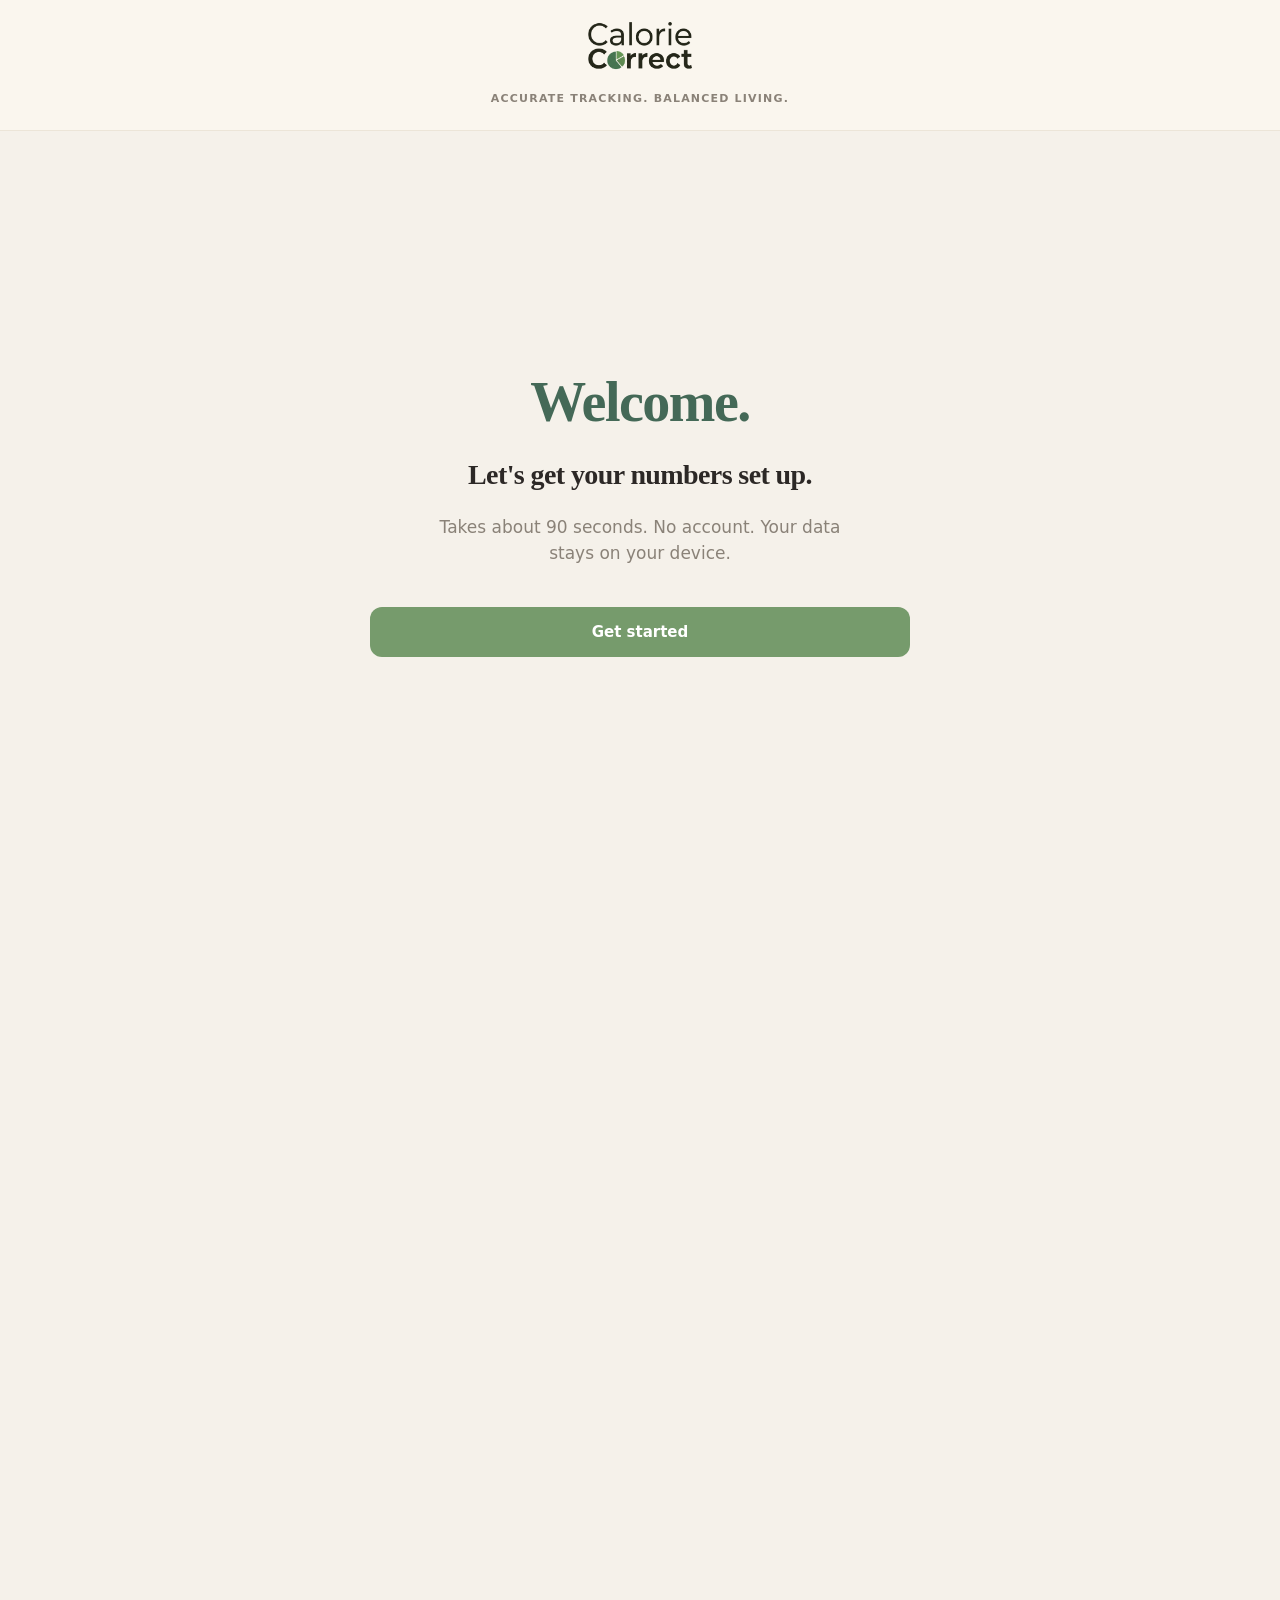
==== app/index.html @ b6e134ef "Hamburger menu for mobile nav" ====
<!DOCTYPE html>
<html lang="en">
<head>
<meta charset="UTF-8">
<meta name="viewport" content="width=device-width, initial-scale=1.0, viewport-fit=cover">
<title>Calorie Correct — The honest calorie counter</title>
<meta name="description" content="The honest calorie counter that calibrates to your real weight loss.">
<meta name="theme-color" content="#446957">
<meta name="apple-mobile-web-app-capable" content="yes">
<meta name="apple-mobile-web-app-status-bar-style" content="default">
<meta name="apple-mobile-web-app-title" content="Calorie Correct">
<link rel="icon" type="image/png" href="favicon.png">
<link rel="apple-touch-icon" href="cc-logo.png">
<link rel="manifest" href="manifest.json">
<link rel="stylesheet" href="styles.css">
<script src="chart.umd.min.js"></script>
</head>
<body>

<header class="top-bar">
  <a class="top-bar-brand" href="/">
    <img src="cc-logo.png" alt="Calorie Correct" class="brand-logo" />
    <div class="brand-tag">Accurate Tracking. Balanced Living.</div>
  </a>
</header>

<div class="layout">

  <!-- ================ Left sidebar — profile + weigh-in ================ -->
  <aside class="sidebar">
    <!-- Hamburger menu (mobile only) — opens nav drawer -->
    <button class="hamburger-btn" id="hamburger-btn" aria-label="Open menu">
      <svg viewBox="0 0 24 24" width="22" height="22" fill="none" stroke="currentColor" stroke-width="2" stroke-linecap="round"><line x1="3" y1="6" x2="21" y2="6"/><line x1="3" y1="12" x2="21" y2="12"/><line x1="3" y1="18" x2="21" y2="18"/></svg>
    </button>

    <button class="profile-btn" id="profile-btn">
      <div class="profile-avatar" id="user-avatar">S</div>
      <div class="profile-info">
        <div class="profile-name" id="user-name">Average Joe</div>
        <div class="profile-sublabel">Profile &amp; settings</div>
      </div>
      <svg class="profile-arrow" viewBox="0 0 24 24"><polyline points="9 6 15 12 9 18"/></svg>
    </button>

    <button class="weighin-btn" id="weighin-btn">
      <span class="weighin-icon">+</span>
      <span>Weigh in</span>
    </button>
  </aside>

  <!-- ================ Center — Coach chat + Results ================ -->
  <main class="main">
    <div class="view-container" id="view-container">
      <!-- Center column rendered here -->
    </div>
  </main>

  <!-- ================ Right panel — Today's log ================ -->
  <aside class="right-panel">
    <div class="right-panel-content" id="right-panel-content">
      <!-- Today's log + macros + date nav rendered here -->
    </div>
  </aside>

</div>

<!-- Mobile nav drawer — opened by hamburger button (mobile only) -->
<div class="mobile-drawer-backdrop" id="mobile-drawer-backdrop">
  <nav class="mobile-drawer" id="mobile-drawer">
    <div class="mobile-drawer-header">
      <span class="mobile-drawer-title">Menu</span>
      <button class="mobile-drawer-close" id="mobile-drawer-close" aria-label="Close menu">
        <svg viewBox="0 0 24 24" width="20" height="20" fill="none" stroke="currentColor" stroke-width="2" stroke-linecap="round"><line x1="6" y1="6" x2="18" y2="18"/><line x1="6" y1="18" x2="18" y2="6"/></svg>
      </button>
    </div>
    <button class="m-tab" data-mobile-tab="coach">
      <svg viewBox="0 0 24 24" width="22" height="22" fill="none" stroke="currentColor" stroke-width="1.8" stroke-linecap="round" stroke-linejoin="round"><path d="M21 15a2 2 0 0 1-2 2H7l-4 4V5a2 2 0 0 1 2-2h14a2 2 0 0 1 2 2z"/></svg>
      <span>Coach</span>
    </button>
    <button class="m-tab" data-mobile-tab="diary">
      <svg viewBox="0 0 24 24" width="22" height="22" fill="none" stroke="currentColor" stroke-width="1.8" stroke-linecap="round" stroke-linejoin="round"><path d="M3 12l2-2m0 0l7-7 7 7M5 10v10a1 1 0 001 1h3m10-11l2 2m-2-2v10a1 1 0 01-1 1h-3m-6 0a1 1 0 001-1v-4a1 1 0 011-1h2a1 1 0 011 1v4a1 1 0 001 1m-6 0h6"/></svg>
      <span>Diary</span>
    </button>
    <button class="m-tab" data-mobile-tab="results">
      <svg viewBox="0 0 24 24" width="22" height="22" fill="none" stroke="currentColor" stroke-width="1.8" stroke-linecap="round" stroke-linejoin="round"><polyline points="3 17 9 11 13 15 21 7"/><polyline points="14 7 21 7 21 14"/></svg>
      <span>Results</span>
    </button>
  </nav>
</div>

<!-- Modal layer -->
<div class="modal-backdrop" id="modal-backdrop">
  <div class="modal" id="modal">
    <!-- Modal content rendered dynamically -->
  </div>
</div>

<!-- Toast layer -->
<div class="toast-container" id="toast-container"></div>

<script src="app.js"></script>
</body>
</html>
---- app/styles.css ----
/* ============================================
   Calorie Correct — Stylesheet
   ============================================ */

:root {
  --bg: #F5F1EA;
  --bg-soft: #EFEAE0;
  --bg-warm: #FAF6EE;
  --card: #FFFFFF;
  /* Brand greens — sampled from the Calorie Correct favicon (3-tone pie chart) */
  --primary: #769B6C;          /* medium green (bottom-right slice of favicon) */
  --primary-dark: #446957;     /* darkest green (largest slice of favicon) */
  --primary-light: #9DBA82;    /* lightest green (top-right slice of favicon) */
  --primary-soft: #EAF0EC;     /* near-white sage tint, used for hover/soft fills */
  --primary-softer: #F2F6F3;   /* extra-pale sage tint */
  --accent: #B8855E;
  --accent-soft: #F4ECE2;
  --text: #2C2826;
  --text-soft: #4A4540;
  --muted: #8A8278;
  --muted-soft: #B0A89E;
  --border: #ECE5D8;
  --border-soft: #F4EEE3;
  --warning-bg: #F8EEDF;
  --warning-text: #8B5A2B;
  --danger: #B65D4F;
  /* status colors for stat cards / metrics */
  --status-good: #769B6C;      /* matches new --primary */
  --status-good-bg: #EAF0EC;
  --status-warn: #C9885A;
  --status-warn-bg: #F8EEDF;
  --status-bad: #B65D4F;
  --status-bad-bg: #F8E5E2;
  --status-spike: #8B3F37;
  --status-spike-bg: #F2D8D4;
  --shadow-sm: 0 1px 3px rgba(60, 50, 40, 0.06);
  --shadow-md: 0 4px 12px rgba(60, 50, 40, 0.08);
  --shadow-lg: 0 12px 32px rgba(60, 50, 40, 0.12);
  --radius-sm: 8px;
  --radius-md: 14px;
  --radius-lg: 20px;
  --serif: 'Iowan Old Style', 'Palatino Linotype', Georgia, serif;
  --sans: -apple-system, BlinkMacSystemFont, 'Inter', 'Segoe UI', system-ui, sans-serif;
}

/* === Reset === */
* { box-sizing: border-box; margin: 0; padding: 0; }
button { background: none; border: none; cursor: pointer; font-family: inherit; color: inherit; }
input, textarea { font-family: inherit; font-size: inherit; color: inherit; outline: none; }
a { color: inherit; text-decoration: none; }
ul, ol { list-style: none; }
svg { display: block; }

html, body {
  background: var(--bg);
  color: var(--text);
  font-family: var(--sans);
  line-height: 1.5;
  -webkit-font-smoothing: antialiased;
  height: 100%;
  width: 100%;
  overflow-x: hidden; /* prevent horizontal scroll from any wide element */
  -webkit-text-size-adjust: 100%; /* don't auto-zoom text on iOS landscape */
}

/* === Top brand bar (full width, above layout) === */
.top-bar {
  background: var(--bg-warm);
  border-bottom: 1px solid var(--border);
  padding: calc(26px + env(safe-area-inset-top, 0px)) 32px 22px;
  text-align: center;
}
.top-bar-brand {
  display: inline-flex;
  flex-direction: column;
  align-items: center;
  gap: 6px;
  text-decoration: none;
  line-height: 1;
}
.top-bar .brand-logo {
  height: 64px;
  width: auto;
  display: block;
  max-width: 100%;
  object-fit: contain;
}
/* Legacy text-brand styles kept in case other places still reference them */
.top-bar .brand-name {
  font-family: var(--serif);
  font-size: 34px;
  font-weight: 700;
  color: var(--primary-dark);
  letter-spacing: -0.7px;
  line-height: 1;
}
.top-bar .brand-sep {
  color: var(--accent);
  font-weight: 400;
  margin: 0 0.32em;
  display: inline-block;
  transform: translateY(-0.05em);
}
.top-bar .brand-tag {
  font-size: 11px;
  color: var(--muted);
  text-transform: uppercase;
  letter-spacing: 1.6px;
  margin-top: 6px;
  font-weight: 600;
}

/* === Layout — three columns: profile / Coach+Results / today panel === */
.layout {
  display: grid;
  grid-template-columns: 240px minmax(0, 1fr) 340px;
  min-height: calc(100vh - 100px);
}

/* === Right panel — today's log + macros + date nav === */
.right-panel {
  background: var(--bg-warm);
  border-left: 0.5px solid var(--border);
  padding: 32px 22px 28px;
  position: sticky;
  top: 0;
  height: 100vh;
  overflow-y: auto;
  scrollbar-width: thin;
  scrollbar-color: var(--border) transparent;
}
.right-panel::-webkit-scrollbar { width: 6px; }
.right-panel::-webkit-scrollbar-track { background: transparent; }
.right-panel::-webkit-scrollbar-thumb { background: var(--border); border-radius: 3px; }
.right-panel-content {
  display: flex;
  flex-direction: column;
  gap: 18px;
}

/* === Sidebar === */
.sidebar {
  background: var(--bg-warm);
  border-right: 0.5px solid var(--border);
  padding: 32px 18px 28px;
  display: flex;
  flex-direction: column;
  position: sticky;
  top: 0;
  height: 100vh;
}

.brand {
  padding: 0 10px 28px;
  border-bottom: 1px solid var(--border);
  margin-bottom: 22px;
}
.brand-name {
  font-family: var(--serif);
  font-size: 28px;
  font-weight: 700;
  color: var(--primary-dark);
  letter-spacing: -0.6px;
  line-height: 1;
}
.brand-dot { color: var(--accent); }
.brand-tag {
  font-size: 11px;
  color: var(--muted);
  text-transform: uppercase;
  letter-spacing: 1.2px;
  margin-top: 6px;
  font-weight: 600;
}

/* === Nav === */
.nav { display: flex; flex-direction: column; gap: 3px; }
.nav-item {
  display: flex;
  align-items: center;
  gap: 13px;
  padding: 12px 16px;
  border-radius: var(--radius-sm);
  color: var(--text-soft);
  font-size: 14.5px;
  font-weight: 600;
  text-align: left;
  transition: background 0.15s;
}
.nav-item:hover { background: var(--bg-soft); }
.nav-item.active {
  background: var(--primary-soft);
  color: var(--primary-dark);
}
.nav-icon {
  width: 18px;
  height: 18px;
  stroke: currentColor;
  fill: none;
  stroke-width: 1.8;
  stroke-linecap: round;
  stroke-linejoin: round;
  flex-shrink: 0;
}

/* === Profile button (top of sidebar) === */
.profile-btn {
  width: 100%;
  display: flex;
  align-items: center;
  gap: 12px;
  padding: 14px 14px 12px;
  background: var(--card);
  border: 1px solid var(--border);
  border-radius: var(--radius-md);
  text-align: left;
  cursor: pointer;
  transition: all 0.15s;
  margin-bottom: 12px;
}
.profile-btn:hover {
  background: var(--primary-soft);
  border-color: var(--primary);
}
.profile-btn:hover .profile-arrow { color: var(--primary-dark); transform: translateX(2px); }
.profile-avatar {
  width: 42px;
  height: 42px;
  border-radius: 50%;
  background: linear-gradient(135deg, var(--primary) 0%, var(--primary-dark) 100%);
  color: white;
  display: flex;
  align-items: center;
  justify-content: center;
  font-family: var(--serif);
  font-size: 19px;
  font-weight: 700;
  flex-shrink: 0;
  letter-spacing: -0.5px;
}
.profile-info { flex: 1; min-width: 0; overflow: hidden; }
.profile-name {
  font-family: var(--serif);
  font-size: 17px;
  font-weight: 700;
  color: var(--text);
  letter-spacing: -0.3px;
  line-height: 1.1;
  white-space: nowrap;
  overflow: hidden;
  text-overflow: ellipsis;
}
.profile-sublabel {
  font-size: 10px;
  color: var(--muted);
  font-weight: 600;
  margin-top: 4px;
  text-transform: uppercase;
  letter-spacing: 1.2px;
}
.profile-arrow {
  width: 16px;
  height: 16px;
  color: var(--muted);
  stroke: currentColor;
  fill: none;
  stroke-width: 2.2;
  stroke-linecap: round;
  stroke-linejoin: round;
  flex-shrink: 0;
  transition: all 0.15s;
}

/* === Weigh in button (now below profile) === */
.weighin-btn {
  display: flex;
  align-items: center;
  justify-content: center;
  gap: 8px;
  width: 100%;
  padding: 14px;
  background: var(--primary);
  color: white;
  border-radius: var(--radius-md);
  font-size: 14px;
  font-weight: 700;
  letter-spacing: 0.2px;
  transition: all 0.15s;
  cursor: pointer;
  border: none;
  margin-bottom: 0;
}
.weighin-btn:hover { background: var(--primary-dark); transform: translateY(-1px); box-shadow: 0 4px 10px rgba(74, 99, 84, 0.18); }
.weighin-icon {
  width: 22px; height: 22px;
  background: rgba(255,255,255,0.2);
  border-radius: 50%;
  display: flex; align-items: center; justify-content: center;
  font-weight: 600;
  font-size: 16px;
  line-height: 1;
}

/* === Divider between actions and nav === */
.sidebar-divider {
  height: 1px;
  background: var(--border);
  margin: 18px 0;
}

/* === Main === */
.main {
  padding: 36px 48px 96px;
  max-width: 100%;
  margin: 0 auto;
  width: 100%;
  min-width: 0;
}
.view-container { animation: viewFadeIn 0.25s ease; }

/* Constrain text-heavy views for readability */
.view-narrow { max-width: 820px; margin: 0 auto; }
@keyframes viewFadeIn { from { opacity: 0; transform: translateY(4px); } to { opacity: 1; transform: translateY(0); } }

/* === Right panel section heads (matches settings-section-eyebrow style) === */
.rp-section-head {
  font-size: 11px;
  letter-spacing: 1.6px;
  text-transform: uppercase;
  color: var(--muted);
  font-weight: 600;
  margin-bottom: 12px;
}

/* === Common headings === */
.view-header { margin-bottom: 36px; }
.view-eyebrow {
  font-size: 11px;
  color: var(--muted);
  text-transform: uppercase;
  letter-spacing: 1.6px;
  font-weight: 600;
  margin-bottom: 10px;
}
.view-title {
  font-family: var(--serif);
  font-size: 42px;
  font-weight: 700;
  color: var(--text);
  letter-spacing: -1.2px;
  line-height: 1.05;
}
.view-sub {
  font-size: 16px;
  color: var(--muted);
  margin-top: 12px;
  max-width: 620px;
  line-height: 1.55;
}

/* === Cards === */
.card {
  background: var(--card);
  border: 0.5px solid var(--border-soft);
  border-radius: var(--radius-md);
  padding: 28px 32px;
}
.card-soft {
  background: var(--bg-soft);
  border-radius: var(--radius-md);
  padding: 18px 20px;
}
.card-header {
  display: flex;
  justify-content: space-between;
  align-items: baseline;
  margin-bottom: 16px;
}
.card-title {
  font-size: 11px;
  color: var(--muted);
  text-transform: uppercase;
  letter-spacing: 1.6px;
  font-weight: 600;
}

/* Section helpers */
.row { display: flex; gap: 16px; flex-wrap: wrap; }
.row > * { flex: 1; min-width: 0; }
.section { margin-bottom: 28px; }
.section-h {
  font-size: 11px;
  color: var(--muted);
  text-transform: uppercase;
  letter-spacing: 1.6px;
  font-weight: 600;
  margin-bottom: 12px;
}

/* === Buttons === */
.btn {
  display: inline-flex;
  align-items: center;
  justify-content: center;
  gap: 8px;
  padding: 12px 20px;
  border-radius: var(--radius-sm);
  font-size: 14px;
  font-weight: 600;
  transition: all 0.15s;
}
.btn-primary {
  background: var(--primary);
  color: white;
}
.btn-primary:hover { background: var(--primary-dark); }
.btn-secondary {
  background: var(--card);
  color: var(--text);
  border: 0.5px solid var(--border);
}
.btn-secondary:hover { background: var(--bg-soft); }
.btn-ghost {
  background: transparent;
  color: var(--muted);
}
.btn-ghost:hover { color: var(--primary); }
.btn-block { width: 100%; }
.btn-sm { padding: 8px 14px; font-size: 12.5px; }

/* === Inputs === */
.input {
  width: 100%;
  padding: 13px 16px;
  background: white;
  border: 1px solid var(--border);
  border-radius: var(--radius-sm);
  font-size: 14px;
  color: var(--text);
  transition: border-color 0.15s;
}
.input:focus { border-color: var(--primary); }
.input::placeholder { color: var(--muted-soft); }
.input-lg { padding: 16px 18px; font-size: 16px; }
.label {
  display: block;
  font-size: 11px;
  color: var(--muted);
  text-transform: uppercase;
  letter-spacing: 1.2px;
  font-weight: 700;
  margin-bottom: 8px;
}

/* ============================================
   TODAY VIEW
   ============================================ */
.today-grid {
  display: grid;
  grid-template-columns: 400px 1fr;
  gap: 32px;
  align-items: start;
}

/* ============================================
   DIARY VIEW — date nav + stream + totals
   ============================================ */

/* Use the same 2-col grid for diary as today */
.diary-grid {
  display: grid;
  grid-template-columns: 400px 1fr;
  gap: 32px;
  align-items: start;
}

/* Date navigation row */
.diary-nav {
  display: flex;
  align-items: center;
  gap: 8px;
  margin-bottom: 8px;
  flex-wrap: wrap;
}
.diary-nav-btn {
  width: 32px;
  height: 32px;
  display: inline-flex;
  align-items: center;
  justify-content: center;
  font-size: 18px;
  color: var(--text-soft);
  background: var(--card);
  border: 0.5px solid var(--border-soft);
  border-radius: var(--radius-sm);
  cursor: pointer;
  transition: background 0.12s ease, border-color 0.12s ease;
}
.diary-nav-btn:hover {
  background: var(--primary-softer);
  border-color: var(--primary-soft);
}
.diary-nav-btn:active { transform: scale(0.97); }
.diary-nav-cal svg { color: var(--primary-dark); }
.diary-cal-input {
  position: absolute;
  opacity: 0;
  width: 0;
  height: 0;
  pointer-events: none;
}
.diary-nav-center {
  display: flex;
  flex-direction: column;
  align-items: flex-start;
  margin: 0 4px;
  flex: 1;
}
.diary-nav-label {
  font-family: var(--serif);
  font-size: 24px;
  font-weight: 700;
  color: var(--primary-dark);
  letter-spacing: -0.5px;
  line-height: 1;
}
.diary-nav-date {
  font-size: 11.5px;
  color: var(--muted);
  margin-top: 4px;
  text-transform: uppercase;
  letter-spacing: 0.6px;
  font-weight: 600;
}
.diary-nav-today {
  padding: 6px 14px;
  background: var(--primary-soft);
  color: var(--primary-dark);
  border: 1px solid var(--primary-soft);
  border-radius: var(--radius-sm);
  font-size: 12px;
  font-weight: 600;
  cursor: pointer;
}
.diary-nav-today:hover {
  background: var(--primary-light);
  color: var(--primary-dark);
}
.diary-greeting {
  margin-top: 6px;
}

/* The diary stream card */
.diary-card {
  padding: 22px 26px;
}
.diary-header {
  display: flex;
  align-items: baseline;
  justify-content: space-between;
  margin-bottom: 14px;
  padding-bottom: 12px;
  border-bottom: 1px solid var(--border-soft);
}
.diary-count {
  font-size: 11.5px;
  color: var(--muted);
  font-variant-numeric: tabular-nums;
}
.diary-stream {
  display: flex;
  flex-direction: column;
}
.diary-empty {
  text-align: center;
  padding: 24px 0;
  color: var(--muted);
  font-size: 14px;
}

/* Single diary entry row */
.diary-entry {
  display: flex;
  gap: 16px;
  align-items: center;
  padding: 10px 0;
  border-bottom: 1px solid var(--border-soft);
  transition: background 0.12s ease;
}
.diary-entry:last-of-type { border-bottom: none; }
.diary-entry.clickable { cursor: pointer; }
.diary-entry.clickable:hover {
  background: var(--primary-softer);
  margin: 0 -8px;
  padding-left: 8px;
  padding-right: 8px;
  border-radius: var(--radius-sm);
}
.diary-entry-time {
  font-size: 11px;
  color: var(--muted-soft);
  min-width: 50px;
  text-align: right;
  font-variant-numeric: tabular-nums;
  flex-shrink: 0;
}
.diary-entry-body {
  flex: 1;
  min-width: 0;
}
.diary-entry-name {
  font-size: 13.5px;
  font-weight: 500;
  color: var(--text);
  overflow: hidden;
  text-overflow: ellipsis;
}
.diary-entry-meta {
  font-size: 11px;
  color: var(--muted);
  margin-top: 2px;
  font-variant-numeric: tabular-nums;
}
.diary-entry-cal {
  font-size: 13.5px;
  font-weight: 600;
  min-width: 70px;
  text-align: right;
  flex-shrink: 0;
  font-variant-numeric: tabular-nums;
}
.diary-entry-cal .cal-unit {
  font-size: 10px;
  color: var(--muted);
  font-weight: 500;
  margin-left: 2px;
}
.diary-entry-burn {
  color: var(--primary);
}
.diary-entry-water {
  color: var(--muted-soft);
  font-size: 11px;
  font-weight: 500;
  text-transform: lowercase;
}
.diary-entry-water-name,
.diary-entry-note-text {
  color: var(--muted);
  font-style: italic;
  font-weight: 400;
}

/* ===========================================================
   Today panel — sleek macros + totals at the bottom of the
   Diary card. Headline (cal in / remaining), a thin macro
   distribution bar, the metrics row, and a quiet footer line.
   =========================================================== */
.today-panel {
  padding: 20px 18px;
  background: var(--card);
  border: 0.5px solid var(--border);
  border-radius: var(--radius-sm);
}
.today-panel-head {
  display: flex;
  align-items: baseline;
  justify-content: space-between;
  margin-bottom: 18px;
}
.today-panel-eyebrow {
  font-size: 11px;
  color: var(--muted);
  letter-spacing: 1.6px;
  text-transform: uppercase;
  font-weight: 600;
}
.today-headline {
  display: flex;
  align-items: stretch;
  gap: 16px;
  margin-bottom: 18px;
}
.today-headline-cell {
  display: flex;
  flex-direction: column;
}
.today-headline-divider {
  width: 0.5px;
  background: var(--border);
  margin: 4px 0;
}
.today-bignum {
  font-size: 28px;
  font-weight: 500;
  color: var(--text);
  line-height: 1;
  letter-spacing: -0.5px;
  font-variant-numeric: tabular-nums;
}
.today-bignum-accent { color: var(--primary-dark); }
.today-bignum-over { color: var(--accent, #B8855E); }
.today-bignum-label {
  font-size: 11px;
  color: var(--muted);
  letter-spacing: 0.8px;
  text-transform: uppercase;
  margin-top: 6px;
  font-weight: 500;
}
.today-macro-bar-wrap {
  margin-bottom: 22px;
}
.today-macro-bar {
  display: flex;
  height: 6px;
  border-radius: 3px;
  overflow: hidden;
  background: var(--border-soft);
}
.today-macro-bar-seg { transition: width 0.2s ease; }
.today-macro-bar-protein { background: var(--primary-dark); }
.today-macro-bar-carbs { background: var(--primary); }
.today-macro-bar-fat { background: var(--accent, #B8855E); }
.today-macro-legend {
  display: flex;
  gap: 16px;
  margin-top: 10px;
  font-size: 12px;
  color: var(--muted);
  flex-wrap: wrap;
}
.today-macro-dot {
  display: inline-block;
  width: 6px;
  height: 6px;
  border-radius: 1.5px;
  vertical-align: middle;
  margin-right: 6px;
}
.today-macro-dot-protein { background: var(--primary-dark); }
.today-macro-dot-carbs { background: var(--primary); }
.today-macro-dot-fat { background: var(--accent, #B8855E); }
.today-metrics {
  display: grid;
  grid-template-columns: repeat(3, 1fr);
  gap: 12px 10px;
  padding-top: 18px;
  border-top: 0.5px solid var(--border-soft);
}
.today-metric { min-width: 0; }
.today-metric-label {
  font-size: 10.5px;
  font-weight: 500;
  letter-spacing: 1px;
  text-transform: uppercase;
  color: var(--muted);
  margin-bottom: 6px;
}
.today-metric-value {
  font-size: 17px;
  font-weight: 500;
  color: var(--text);
  font-variant-numeric: tabular-nums;
  line-height: 1.1;
}
.today-metric-unit {
  font-size: 12px;
  color: var(--muted);
  font-weight: 400;
  margin-left: 2px;
}
.today-footer {
  margin-top: 14px;
  padding-top: 12px;
  border-top: 0.5px solid var(--border-soft);
  display: flex;
  justify-content: space-between;
  font-size: 11.5px;
  color: var(--muted);
}
.today-footer-net {
  color: var(--primary-dark);
  font-weight: 500;
}

/* Water quick-add chips */
.water-quick-add {
  display: flex;
  align-items: center;
  gap: 6px;
  margin-top: 14px;
  flex-wrap: wrap;
}
.water-quick-label {
  font-size: 11px;
  color: var(--muted);
  font-weight: 600;
  letter-spacing: 0.4px;
  text-transform: uppercase;
  margin-right: 4px;
}
.water-chip {
  padding: 4px 10px;
  font-size: 12px;
  background: var(--primary-light);
  color: var(--primary-dark);
  border: 1px solid var(--primary-light);
  border-radius: 999px;
  cursor: pointer;
  font-weight: 500;
  transition: background 0.12s ease, transform 0.05s ease;
}
.water-chip:hover { background: var(--primary); color: var(--card); border-color: var(--primary); }
.water-chip:active { transform: scale(0.97); }

/* Add-row at the bottom of the diary card (Activity / Water buttons) */
.diary-add-row {
  display: flex;
  gap: 8px;
  margin-top: 14px;
  flex-wrap: wrap;
}

/* AI input placeholder buttons (mic/camera) — disabled until Phase 2 */
.ai-input-btn {
  width: 38px;
  height: 38px;
  display: inline-flex;
  align-items: center;
  justify-content: center;
  background: var(--primary-softer);
  border: 0.5px solid var(--border-soft);
  border-radius: var(--radius-sm);
  color: var(--muted-soft);
  cursor: pointer;
  flex-shrink: 0;
  transition: background 0.12s ease, color 0.12s ease, transform 0.12s ease;
}
.ai-input-btn[disabled] {
  cursor: not-allowed;
  opacity: 0.55;
  pointer-events: auto;
}
.ai-input-btn:not([disabled]) { color: var(--primary-dark); }
.ai-input-btn:hover:not([disabled]) {
  background: var(--primary-soft);
  color: var(--primary-dark);
}
.ai-input-btn:active:not([disabled]) { transform: scale(0.96); }

/* Listening state — pulsing red mic so it's obvious you're recording */
.ai-input-btn.listening {
  background: #FCEBEB;
  color: #B65D4F;
  border-color: #F0997B;
  animation: mic-pulse 1.4s ease-in-out infinite;
}
.ai-input-btn.listening:hover {
  background: #FCEBEB;
  color: #B65D4F;
}
@keyframes mic-pulse {
  0%, 100% { box-shadow: 0 0 0 0 rgba(182, 93, 79, 0.4); }
  50%      { box-shadow: 0 0 0 6px rgba(182, 93, 79, 0); }
}

/* Loading state — used while a photo is being uploaded + parsed */
.ai-input-btn.loading {
  background: var(--primary-soft);
  pointer-events: none;
  position: relative;
  color: transparent;
}
.ai-input-btn.loading::after {
  content: '';
  position: absolute;
  width: 14px;
  height: 14px;
  border-radius: 50%;
  border: 2px solid var(--primary);
  border-top-color: transparent;
  animation: btn-spin 0.7s linear infinite;
}
@keyframes btn-spin {
  to { transform: rotate(360deg); }
}

/* Single-column on narrow screens */
@media (max-width: 900px) {
  .diary-grid { grid-template-columns: 1fr; gap: 20px; }
  .diary-nav-label { font-size: 20px; }
  .diary-card { padding: 18px 20px; }
}
@media (max-width: 700px) {
  .today-panel { padding: 18px 18px; }
  .today-headline { gap: 16px; }
  .today-bignum { font-size: 26px; }
  .today-metrics { grid-template-columns: repeat(5, 1fr); gap: 6px; }
  .today-metric-value { font-size: 15px; }
  .today-metric-label { font-size: 9.5px; }
}
@media (max-width: 600px) {
  .today-metrics { grid-template-columns: repeat(3, 1fr); row-gap: 14px; }
  .today-macro-legend { gap: 12px; font-size: 11.5px; }
}
@media (max-width: 480px) {
  .diary-entry-time { min-width: 42px; }
  .diary-entry-cal { min-width: 56px; }
  .diary-nav-today { padding: 4px 10px; font-size: 11px; }
  .diary-nav-btn { width: 38px; height: 38px; }
  .diary-nav-label { font-size: 20px; }
  .diary-nav-date { font-size: 11px; }
}

/* Calorie ring card */
.ring-card {
  background: linear-gradient(160deg, var(--primary-soft) 0%, var(--bg-warm) 100%);
  border-radius: var(--radius-lg);
  padding: 40px 28px 32px;
  text-align: center;
  border: 1px solid var(--primary-softer);
}
.ring-svg-wrap {
  position: relative;
  width: 260px;
  height: 260px;
  margin: 0 auto 14px;
}
.ring-svg { width: 100%; height: 100%; transform: rotate(-90deg); }
.ring-bg { fill: none; stroke: var(--border); stroke-width: 8; }
.ring-fg { fill: none; stroke: var(--primary); stroke-width: 8; stroke-linecap: round; transition: stroke-dashoffset 0.6s ease; }
.ring-center {
  position: absolute;
  inset: 0;
  display: flex;
  flex-direction: column;
  align-items: center;
  justify-content: center;
}
.ring-num {
  font-family: var(--serif);
  font-size: 60px;
  font-weight: 700;
  color: var(--text);
  letter-spacing: -2.5px;
  line-height: 1;
}
.ring-label {
  font-size: 12px;
  color: var(--muted);
  text-transform: uppercase;
  letter-spacing: 1.6px;
  font-weight: 700;
  margin-top: 8px;
}
.ring-budget {
  margin-top: 16px;
  font-size: 14px;
  color: var(--text-soft);
}
.ring-budget strong { color: var(--text); font-weight: 700; }
.ring-target-meta {
  margin-top: 12px;
  font-size: 12px;
  color: var(--muted);
  font-style: italic;
}

/* Mini stats */
.mini-row {
  display: grid;
  grid-template-columns: 1fr 1fr;
  gap: 14px;
  margin-top: 24px;
}
.mini {
  padding: 20px 22px;
  background: var(--bg-soft);
  border-radius: var(--radius-md);
}
.mini-label { font-size: 11px; color: var(--muted); font-weight: 700; text-transform: uppercase; letter-spacing: 1.2px; }
.mini-value {
  font-family: var(--serif);
  font-size: 28px;
  font-weight: 700;
  color: var(--text);
  margin-top: 8px;
  line-height: 1;
  letter-spacing: -0.8px;
}
.mini-trend { font-size: 12px; color: var(--primary); margin-top: 6px; font-weight: 600; }

/* Meal timeline */
.meal-list { display: flex; flex-direction: column; }
.meal-item {
  display: flex;
  align-items: center;
  padding: 16px 0;
  border-bottom: 1px solid var(--border-soft);
  gap: 16px;
}
.meal-item:last-child { border-bottom: none; }
.meal-time {
  width: 72px;
  font-size: 11.5px;
  color: var(--muted);
  text-transform: uppercase;
  letter-spacing: 0.7px;
  font-weight: 700;
}
.meal-body { flex: 1; min-width: 0; }
.meal-name { font-size: 15px; color: var(--text); font-weight: 500; }
.meal-detail { font-size: 12px; color: var(--muted); margin-top: 3px; }
.meal-cal { font-size: 16px; color: var(--text); font-weight: 700; font-family: var(--serif); }
.meal-empty {
  display: flex;
  align-items: center;
  justify-content: center;
  gap: 8px;
  padding: 16px;
  background: var(--bg-warm);
  border: 1px dashed var(--border);
  border-radius: var(--radius-sm);
  font-size: 13px;
  color: var(--muted);
  margin-top: 8px;
  cursor: pointer;
  transition: background 0.15s;
}
.meal-empty:hover { background: var(--bg-soft); color: var(--primary); }

.quick-log-card {
  background: var(--bg-soft);
  border-radius: var(--radius-md);
  padding: 22px 24px;
  margin-top: 24px;
}
.quick-log-card .label { margin-bottom: 10px; }

/* In-card logger (lives inside Today's meals card) */
.today-logger {
  margin-top: 18px;
  padding-top: 18px;
  border-top: 1px solid var(--border-soft);
}
.today-logger-header {
  display: flex;
  justify-content: space-between;
  align-items: center;
  margin-bottom: 14px;
  gap: 12px;
  flex-wrap: wrap;
}
.today-logger-header .log-mode-tabs { margin-bottom: 0; }
.today-logger .log-mode-tab { padding: 6px 14px; font-size: 11.5px; }

/* Recent foods strip — one-tap chips for frequently-logged items */
.recent-foods-strip {
  margin-bottom: 14px;
  padding-bottom: 14px;
  border-bottom: 1px dashed var(--border-soft);
}
.recent-foods-label {
  font-size: 10px;
  font-weight: 700;
  letter-spacing: 0.12em;
  color: var(--muted);
  margin-bottom: 8px;
}
.recent-foods-chips {
  display: flex;
  flex-wrap: wrap;
  gap: 6px;
}
.recent-chip {
  display: inline-flex;
  align-items: center;
  gap: 8px;
  padding: 7px 12px;
  background: var(--primary-softer);
  border: 1px solid var(--border-soft);
  border-radius: 999px;
  font-size: 13px;
  color: var(--text);
  transition: background 0.12s ease, border-color 0.12s ease, transform 0.05s ease;
  cursor: pointer;
  max-width: 100%;
}
.recent-chip:hover {
  background: var(--primary-soft);
  border-color: var(--primary-soft);
}
.recent-chip:active {
  transform: scale(0.97);
}
.recent-chip-name {
  font-weight: 500;
  white-space: nowrap;
  overflow: hidden;
  text-overflow: ellipsis;
  max-width: 200px;
}
.recent-chip-cal {
  font-size: 11px;
  color: var(--muted);
  font-variant-numeric: tabular-nums;
  background: var(--card);
  padding: 1px 7px;
  border-radius: 999px;
  border: 1px solid var(--border-soft);
}

/* Search-as-you-type dropdown attached to the meal parser input */
.today-log-input-wrap {
  position: relative;
}
.food-search-dropdown {
  position: absolute;
  top: calc(100% + 4px);
  left: 0;
  right: 0;
  background: var(--card);
  border: 1px solid var(--border);
  border-radius: var(--radius-md);
  box-shadow: var(--shadow-md);
  z-index: 50;
  max-height: 280px;
  overflow-y: auto;
  padding: 4px;
}
.food-search-dropdown[hidden] { display: none; }
.food-search-item {
  display: flex;
  width: 100%;
  align-items: center;
  justify-content: space-between;
  gap: 12px;
  padding: 9px 12px;
  background: transparent;
  border: none;
  border-radius: var(--radius-sm);
  text-align: left;
  cursor: pointer;
  transition: background 0.08s ease;
}
.food-search-item:hover,
.food-search-item.active {
  background: var(--primary-softer);
}
.food-search-name {
  font-size: 13.5px;
  color: var(--text);
  font-weight: 500;
}
.food-search-cal {
  font-size: 11.5px;
  color: var(--muted);
  font-variant-numeric: tabular-nums;
  flex-shrink: 0;
}

/* "Same as yesterday" button — shows when today is empty and yesterday has data */
.copy-yesterday-btn {
  display: flex;
  align-items: center;
  gap: 12px;
  width: 100%;
  padding: 14px 16px;
  margin-bottom: 14px;
  background: var(--bg-warm);
  border: 1px dashed var(--accent);
  border-radius: var(--radius-md);
  cursor: pointer;
  text-align: left;
  transition: background 0.12s ease, border-color 0.12s ease, transform 0.05s ease;
}
.copy-yesterday-btn:hover {
  background: var(--accent-soft);
}
.copy-yesterday-btn:active {
  transform: scale(0.99);
}
.copy-yesterday-icon {
  font-size: 22px;
  color: var(--accent);
  flex-shrink: 0;
  line-height: 1;
}
.copy-yesterday-body {
  display: flex;
  flex-direction: column;
  flex: 1;
  min-width: 0;
}
.copy-yesterday-title {
  font-size: 14px;
  font-weight: 600;
  color: var(--text);
}
.copy-yesterday-detail {
  font-size: 11.5px;
  color: var(--muted);
  margin-top: 1px;
}

/* Saved meals strip — user-defined meal templates */
.saved-meals-strip {
  margin-bottom: 14px;
  padding-bottom: 14px;
  border-bottom: 1px dashed var(--border-soft);
}
.saved-meals-label {
  font-size: 10px;
  font-weight: 700;
  letter-spacing: 0.12em;
  color: var(--muted);
  margin-bottom: 8px;
}
.saved-meals-chips {
  display: flex;
  flex-wrap: wrap;
  gap: 6px;
}
.saved-meal-chip {
  display: inline-flex;
  align-items: center;
  gap: 8px;
  padding: 7px 12px;
  background: var(--accent-soft);
  border: 1px solid var(--border-soft);
  border-radius: 999px;
  font-size: 13px;
  color: var(--text);
  cursor: pointer;
  transition: background 0.12s ease, border-color 0.12s ease, transform 0.05s ease;
}
.saved-meal-chip::before {
  content: '★';
  color: var(--accent);
  font-size: 11px;
  margin-right: -2px;
}
.saved-meal-chip:hover {
  background: var(--primary-soft);
}
.saved-meal-chip:active {
  transform: scale(0.97);
}
.saved-meal-name {
  font-weight: 500;
  white-space: nowrap;
  overflow: hidden;
  text-overflow: ellipsis;
  max-width: 220px;
}
.saved-meal-cal {
  font-size: 11px;
  color: var(--muted);
  font-variant-numeric: tabular-nums;
  background: var(--card);
  padding: 1px 7px;
  border-radius: 999px;
  border: 1px solid var(--border-soft);
}

/* Exercise preset tiles in the "Log activity" modal */
.exercise-preset-grid {
  display: grid;
  grid-template-columns: repeat(5, 1fr);
  gap: 8px;
  margin-bottom: 18px;
}
.exercise-preset-tile {
  display: flex;
  flex-direction: column;
  align-items: center;
  justify-content: center;
  gap: 4px;
  padding: 14px 6px;
  background: var(--bg-soft);
  border: 1.5px solid transparent;
  border-radius: var(--radius-md);
  cursor: pointer;
  transition: background 0.12s ease, border-color 0.12s ease, transform 0.05s ease;
}
.exercise-preset-tile:hover {
  background: var(--primary-softer);
}
.exercise-preset-tile.active {
  background: var(--primary-soft);
  border-color: var(--primary);
}
.exercise-preset-tile:active {
  transform: scale(0.97);
}
.exercise-preset-emoji {
  font-size: 24px;
  line-height: 1;
}
.exercise-preset-name {
  font-size: 11.5px;
  font-weight: 600;
  color: var(--text-soft);
}
@media (max-width: 480px) {
  .exercise-preset-grid {
    grid-template-columns: repeat(3, 1fr);
  }
  .exercise-preset-tile:nth-child(4),
  .exercise-preset-tile:nth-child(5) {
    /* On 3-col grid, tiles 4 and 5 wrap to a second row naturally */
  }
}

/* Saved-meals management list (in Settings) */
.saved-meals-manage {
  margin-top: 12px;
  display: flex;
  flex-direction: column;
  gap: 8px;
}
.saved-meal-row {
  display: flex;
  align-items: center;
  justify-content: space-between;
  gap: 12px;
  padding: 10px 12px;
  background: var(--bg-soft);
  border-radius: var(--radius-sm);
}
.saved-meal-row-info {
  flex: 1;
  min-width: 0;
}
.saved-meal-row-name {
  font-size: 13px;
  font-weight: 600;
  color: var(--text);
}
.saved-meal-row-cal {
  font-size: 11px;
  font-weight: 500;
  color: var(--muted);
  margin-left: 6px;
  font-variant-numeric: tabular-nums;
}
.saved-meal-row-detail {
  font-size: 11.5px;
  color: var(--muted);
  margin-top: 2px;
  white-space: nowrap;
  overflow: hidden;
  text-overflow: ellipsis;
}

/* ============================================
   HOME VIEW — Phase 3 design (briefing + unified
   input + Today snapshot)
   ============================================ */

/* Home is single-column now — input, briefing, and full diary
 * all flow vertically. No side panels (one location per function). */
.home-main {
  max-width: 760px;
  margin: 0 auto;
  width: 100%;
}

.home-greeting {
  font-family: var(--serif);
  font-size: 32px;
  font-weight: 700;
  color: var(--primary-dark);
  letter-spacing: -0.5px;
  line-height: 1.1;
  margin-bottom: 4px;
}
.home-stats-line {
  font-size: 12.5px;
  color: var(--muted);
  font-weight: 500;
  letter-spacing: 0.2px;
  margin-bottom: 24px;
}

.briefing-card {
  background: var(--card);
  border-radius: var(--radius-md);
  border: 1px solid var(--border);
  padding: 22px 26px;
  margin-bottom: 22px;
  box-shadow: var(--shadow-sm);
}
.briefing-eyebrow {
  font-size: 10px;
  font-weight: 700;
  letter-spacing: 1.4px;
  color: var(--primary);
  margin-bottom: 8px;
}
.briefing-lead {
  font-family: var(--serif);
  font-size: 19px;
  font-weight: 700;
  color: var(--primary-dark);
  letter-spacing: -0.2px;
  line-height: 1.3;
  margin-bottom: 8px;
}
.briefing-body, .briefing-extra {
  font-size: 14px;
  color: var(--text-soft);
  line-height: 1.55;
  margin-bottom: 6px;
}
.briefing-suggestion {
  font-size: 13.5px;
  color: var(--muted);
  font-style: italic;
  margin-top: 12px;
  padding-top: 10px;
  border-top: 1px solid var(--border-soft);
}

.home-input-card {
  background: var(--card);
  border-radius: var(--radius-md);
  border: 0.5px solid var(--border);
  padding: 22px 24px;
  margin-bottom: 22px;
  box-shadow: var(--shadow-sm);
}
.home-input-wrap {
  display: flex;
  gap: 8px;
  align-items: center;
}
.home-input {
  flex: 1;
  height: 48px;
  padding: 0 16px;
  font-size: 15px;
  font-family: inherit;
  background: var(--bg-soft);
  border: 0.5px solid var(--border-soft);
  border-radius: var(--radius-sm);
  color: var(--text);
  outline: none;
  transition: border-color 0.12s ease, background 0.12s ease;
}
.home-input:focus {
  border-color: var(--primary);
  background: var(--card);
}
.home-input::placeholder {
  color: var(--muted-soft);
}
.home-input-send {
  height: 48px;
  padding: 0 22px;
  font-size: 14px;
  font-weight: 600;
  flex-shrink: 0;
}
.home-chips {
  display: flex;
  align-items: center;
  gap: 6px;
  margin-top: 14px;
  flex-wrap: wrap;
}
.home-chips-label {
  font-size: 11px;
  color: var(--muted);
  font-weight: 600;
  letter-spacing: 0.4px;
  text-transform: uppercase;
  margin-right: 4px;
}
.home-chip {
  background: var(--primary-softer);
  border-color: var(--border-soft);
}
.home-input-hint {
  margin-top: 14px;
  padding-top: 12px;
  border-top: 1px solid var(--border-soft);
  font-size: 12px;
  color: var(--muted);
  line-height: 1.5;
  font-style: italic;
}

/* Action row at the bottom of the input card (Activity / Custom water) */
.home-add-row {
  display: flex;
  gap: 8px;
  margin-top: 14px;
  flex-wrap: wrap;
}

/* ===========================================================
   Chat strip — persistent Coach chat used at top of Diary & Results
   Bubbles render above the input card whenever there's a lastTurn.
   =========================================================== */
.chat-strip {
  margin-bottom: 22px;
}
.chat-input-card {
  margin-bottom: 0;
}
/* Scrollable chat history above the input. Caps at ~50vh so the input always
   stays in view; auto-scrolls to bottom on new turns (handled in JS). */
.chat-history {
  max-height: 420px;
  overflow-y: auto;
  margin-bottom: 14px;
  padding-right: 4px;
  scrollbar-width: thin;
  scrollbar-color: var(--border) transparent;
}
.chat-history::-webkit-scrollbar { width: 6px; }
.chat-history::-webkit-scrollbar-track { background: transparent; }
.chat-history::-webkit-scrollbar-thumb { background: var(--border); border-radius: 3px; }
.chat-history::-webkit-scrollbar-thumb:hover { background: var(--border-soft); }
.chat-turn {
  display: flex;
  flex-direction: column;
  gap: 8px;
  margin-bottom: 12px;
}
.chat-turn:last-child { margin-bottom: 0; }
.chat-turn-user,
.chat-turn-coach {
  border-radius: var(--radius-sm);
  padding: 10px 14px;
  display: flex;
  flex-direction: column;
  gap: 3px;
  border: 1px solid var(--border-soft);
  line-height: 1.45;
}
.chat-turn-user {
  background: var(--bg-soft);
  align-self: flex-end;
  max-width: 85%;
}
.chat-turn-coach {
  background: var(--primary-softer, #eef3ea);
  border-color: var(--primary-light, #9DBA82);
  align-self: flex-start;
  max-width: 92%;
}
.chat-turn-coach.chat-turn-log {
  background: var(--primary-softer, #eef3ea);
  border-left: 3px solid var(--primary, #769B6C);
}
.chat-turn-coach.chat-turn-error {
  background: #fdecea;
  border-color: #f5c2bd;
  border-left: 3px solid #c0392b;
}
.chat-turn-label {
  font-size: 10.5px;
  font-weight: 700;
  letter-spacing: 0.5px;
  text-transform: uppercase;
  color: var(--muted);
}
.chat-turn-coach .chat-turn-label {
  color: var(--primary-dark, #446957);
}
.chat-turn-coach.chat-turn-error .chat-turn-label {
  color: #a93226;
}
.chat-turn-text {
  font-size: 14.5px;
  color: var(--text);
}
.chat-turn-text strong {
  color: var(--primary-dark, #446957);
  font-weight: 700;
}

/* Typing indicator — three pulsing dots while Coach is generating a response.
   Sits inside the coach bubble in place of the response text. */
.chat-turn-pending {
  background: var(--primary-softer, #F2F6F3);
}
.chat-typing {
  display: inline-flex;
  align-items: center;
  gap: 4px;
  padding: 4px 0;
}
.chat-typing-dot {
  width: 7px;
  height: 7px;
  border-radius: 50%;
  background: var(--primary, #769B6C);
  opacity: 0.4;
  animation: chat-typing-pulse 1.2s infinite ease-in-out;
}
.chat-typing-dot:nth-child(2) { animation-delay: 0.18s; }
.chat-typing-dot:nth-child(3) { animation-delay: 0.36s; }
@keyframes chat-typing-pulse {
  0%, 60%, 100% { opacity: 0.35; transform: translateY(0); }
  30% { opacity: 1; transform: translateY(-2px); }
}

/* Greeting-only Coach turn (proactive daily greeting, no user message above).
   Slightly more presence than a regular response. */
.chat-turn-coach.chat-turn-greeting {
  align-self: stretch;
  max-width: 100%;
  padding: 14px 18px;
  background: linear-gradient(135deg, var(--primary-softer, #F2F6F3) 0%, var(--card) 100%);
  border-color: var(--primary-light, #9DBA82);
  border-left: 3px solid var(--primary, #769B6C);
}
.chat-turn-coach.chat-turn-greeting .chat-turn-text {
  font-size: 15.5px;
  line-height: 1.55;
}

/* Big chat strip — used on Diary as the dominant element. */
.chat-strip-big .chat-input-card {
  padding: 26px 28px;
  border-color: var(--primary-light, #9DBA82);
  box-shadow: 0 4px 14px rgba(74, 99, 84, 0.08);
}
.chat-strip-big .home-input {
  height: 56px;
  font-size: 16px;
  padding: 0 18px;
}
.chat-strip-big .home-input-send {
  height: 56px;
  padding: 0 26px;
  font-size: 15px;
}
.chat-strip-big .ai-input-btn {
  height: 56px;
  width: 44px;
}

/* Subtle italic example hint under chat input */
.chat-hint {
  margin-top: 10px;
  font-size: 12.5px;
  color: var(--muted);
  font-style: italic;
  line-height: 1.5;
}

/* Quieter diary card under the chat (Coach-first Diary) */
.diary-card-quiet {
  box-shadow: none;
  background: var(--bg-soft);
  border: 0.5px solid var(--border-soft);
}
.diary-card-quiet .diary-header { opacity: 0.85; }

/* Compact date nav variant (used between chat and diary card) */
.diary-nav-compact {
  margin: 0 auto 16px;
  padding: 6px 10px;
}

/* Inline diary card on Home (was a separate card on the old Diary view) */
.home-diary-card {
  max-width: 760px;
  margin: 0 auto;
}

/* Tablet sizing for Home */
@media (max-width: 1100px) {
  .home-main { max-width: 100%; }
  .home-diary-card { max-width: 100%; }
}

@media (max-width: 700px) {
  .home-greeting { font-size: 26px; }
  .briefing-card { padding: 18px 20px; }
  .briefing-lead { font-size: 17px; }
  .home-input-card { padding: 16px 14px; }
  .home-input-wrap { gap: 6px; }
  .home-input { height: 44px; font-size: 14.5px; padding: 0 12px; min-width: 0; }
  .home-input-send { height: 44px; padding: 0 14px; font-size: 13px; }
  .home-add-row { gap: 6px; }
  .chat-turn-user,
  .chat-turn-coach { max-width: 100%; padding: 9px 12px; }
  .chat-turn-text { font-size: 14px; }
  .chat-strip-big .chat-input-card { padding: 16px 14px; }
  .chat-strip-big .home-input { height: 48px; font-size: 15px; padding: 0 14px; }
  .chat-strip-big .home-input-send { height: 48px; padding: 0 16px; font-size: 14px; }
  .chat-strip-big .ai-input-btn { height: 48px; width: 36px; }
  .chat-hint { font-size: 12px; }
  .chat-turn-coach.chat-turn-greeting { padding: 12px 14px; }
  .chat-turn-coach.chat-turn-greeting .chat-turn-text { font-size: 15px; }
  .chat-history { max-height: 320px; }
}
@media (max-width: 380px) {
  /* Very narrow phones — give input as much room as possible */
  .ai-input-btn { display: none; } /* hide placeholder mic/camera buttons */
  .chat-strip-big .chat-input-card { padding: 14px 12px; }
  .home-input-wrap { gap: 8px; }
}

/* ============================================
   TREND VIEW
   ============================================ */
.trend-headline {
  display: flex;
  align-items: baseline;
  gap: 20px;
  margin-bottom: 32px;
  flex-wrap: wrap;
}
.trend-bignum {
  font-family: var(--serif);
  font-size: 80px;
  font-weight: 700;
  color: var(--primary-dark);
  letter-spacing: -3.5px;
  line-height: 1;
}
.trend-bignum.gain { color: var(--accent); }
.trend-bignum-label { font-size: 16px; color: var(--muted); }

.chart-card {
  background: var(--card);
  border: 0.5px solid var(--border-soft);
  border-radius: var(--radius-md);
  padding: 28px 32px 22px;
  margin-bottom: 24px;
}
.chart-legend {
  display: flex;
  gap: 22px;
  font-size: 12px;
  color: var(--muted);
  margin-bottom: 18px;
  font-weight: 600;
}
.legend-dot { display: inline-block; width: 10px; height: 10px; border-radius: 2px; margin-right: 7px; vertical-align: middle; }
.legend-actual { background: var(--primary); }
.legend-predicted { background: var(--accent); }
.chart-canvas-wrap { position: relative; height: 400px; }

.calibration-card {
  background: var(--warning-bg);
  border-radius: var(--radius-md);
  padding: 32px 36px;
  border-left: 3px solid var(--accent);
  margin-bottom: 24px;
}
.calibration-eyebrow {
  font-size: 12px;
  color: var(--warning-text);
  text-transform: uppercase;
  letter-spacing: 1.4px;
  font-weight: 700;
  margin-bottom: 14px;
}
.calibration-body {
  font-size: 17px;
  color: var(--text);
  line-height: 1.65;
}
.calibration-body strong { font-weight: 700; }
.calibration-footer {
  font-size: 13px;
  color: var(--muted);
  margin-top: 18px;
  font-style: italic;
}

.tdee-row {
  display: grid;
  grid-template-columns: repeat(auto-fit, minmax(160px, 1fr));
  gap: 14px;
}
.tdee-stat {
  padding: 26px 24px;
  background: var(--bg-soft);
  border-radius: var(--radius-md);
  text-align: center;
}
.tdee-stat .num {
  font-family: var(--serif);
  font-size: 38px;
  font-weight: 700;
  color: var(--text);
  letter-spacing: -1.2px;
}
.tdee-stat .lbl {
  font-size: 11.5px;
  color: var(--muted);
  text-transform: uppercase;
  letter-spacing: 1.3px;
  font-weight: 700;
  margin-top: 10px;
}

/* ============================================
   LOG VIEW
   ============================================ */
.log-shell {
  background: var(--card);
  border: 1px solid var(--border-soft);
  border-radius: var(--radius-md);
  padding: 36px 40px;
  max-width: 820px;
}
.log-input-area {
  position: relative;
}
.log-textarea {
  width: 100%;
  min-height: 130px;
  padding: 20px 22px;
  background: var(--bg-warm);
  border: 1.5px solid var(--border);
  border-radius: var(--radius-md);
  font-size: 17px;
  color: var(--text);
  resize: vertical;
  line-height: 1.5;
  font-family: inherit;
  transition: border-color 0.15s;
}
.log-textarea:focus { border-color: var(--primary); }
.log-textarea::placeholder { color: var(--muted-soft); }

.log-action-row {
  display: flex;
  gap: 10px;
  margin-top: 14px;
  align-items: center;
  flex-wrap: wrap;
}
.log-meta-select {
  flex: 1;
  min-width: 140px;
  display: flex;
  gap: 8px;
}
.log-action-row select {
  padding: 11px 14px;
  background: white;
  border: 1px solid var(--border);
  border-radius: var(--radius-sm);
  font-size: 13px;
  color: var(--text);
  font-weight: 600;
  cursor: pointer;
}

.log-parsing {
  margin-top: 22px;
  padding: 18px 20px;
  background: var(--primary-softer);
  border-radius: var(--radius-md);
  display: flex;
  align-items: center;
  gap: 12px;
}
.log-parsing-spinner {
  width: 16px; height: 16px;
  border: 2px solid var(--primary-soft);
  border-top-color: var(--primary);
  border-radius: 50%;
  animation: spin 0.8s linear infinite;
}
@keyframes spin { to { transform: rotate(360deg); } }
.log-parsing-text { font-size: 13px; color: var(--primary-dark); font-weight: 600; }

.parsed-result {
  margin-top: 22px;
}
.parsed-header {
  display: flex;
  align-items: center;
  gap: 10px;
  margin-bottom: 12px;
}
.ai-pill {
  font-size: 10px;
  background: var(--primary);
  color: white;
  padding: 3px 8px;
  border-radius: 100px;
  font-weight: 700;
  letter-spacing: 0.5px;
}
.parsed-label { font-size: 13px; color: var(--text-soft); font-weight: 600; }
.parsed-item {
  display: flex;
  justify-content: space-between;
  align-items: center;
  padding: 14px 18px;
  background: var(--bg-warm);
  border: 1px solid var(--border-soft);
  border-radius: var(--radius-sm);
  margin-bottom: 8px;
  gap: 12px;
}
.parsed-item-name { font-size: 14px; color: var(--text); font-weight: 500; }
.parsed-item-detail { font-size: 11.5px; color: var(--muted); margin-top: 2px; }
.parsed-item-cal {
  font-family: var(--serif);
  font-size: 16px;
  color: var(--text);
  font-weight: 700;
  flex-shrink: 0;
}
.parsed-item-cal input {
  width: 60px;
  padding: 4px 6px;
  font-family: var(--serif);
  font-size: 14px;
  font-weight: 700;
  border: 1px solid var(--border);
  border-radius: 4px;
  text-align: right;
}
.parsed-item-remove {
  width: 22px; height: 22px;
  background: var(--bg-soft);
  border-radius: 50%;
  display: flex; align-items: center; justify-content: center;
  color: var(--muted);
  font-size: 14px;
  cursor: pointer;
  flex-shrink: 0;
}
.parsed-item-remove:hover { background: var(--danger); color: white; }

.parsed-total {
  display: flex;
  justify-content: space-between;
  align-items: center;
  padding: 16px 18px;
  background: var(--primary-soft);
  border-radius: var(--radius-sm);
  margin-top: 12px;
}
.parsed-total-label { font-size: 14px; color: var(--primary-dark); font-weight: 700; }
.parsed-total-cal {
  font-family: var(--serif);
  font-size: 22px;
  color: var(--primary-dark);
  font-weight: 700;
}

.parsed-actions {
  display: flex;
  gap: 10px;
  margin-top: 16px;
}
.parsed-reassurance {
  margin-top: 18px;
  padding: 14px;
  font-size: 12.5px;
  color: var(--muted);
  text-align: center;
  font-style: italic;
  line-height: 1.5;
}

/* Recent meals card */
.recent-meals {
  margin-top: 32px;
  background: var(--card);
  border: 1px solid var(--border-soft);
  border-radius: var(--radius-md);
  padding: 28px 32px;
  max-width: 820px;
}

/* ============================================
   INSIGHTS VIEW
   ============================================ */
.insight-card-lg {
  background: var(--card);
  border: 1px solid var(--border-soft);
  border-radius: var(--radius-md);
  padding: 44px 52px;
  margin-bottom: 22px;
  max-width: 820px;
}
.insight-meta {
  font-size: 12px;
  color: var(--muted);
  margin-bottom: 24px;
  font-weight: 600;
  text-transform: uppercase;
  letter-spacing: 1.3px;
}
.insight-prose {
  font-size: 17px;
  color: var(--text);
  line-height: 1.7;
}
.insight-prose p { margin-bottom: 16px; }
.insight-prose strong { color: var(--primary-dark); font-weight: 700; }
.insight-divider { height: 1px; background: var(--border-soft); margin: 28px 0; }
.insight-stat-row {
  display: grid;
  grid-template-columns: repeat(3, 1fr);
  gap: 14px;
}

.insight-archive { margin-top: 16px; max-width: 820px; }
.archive-item {
  padding: 16px 20px;
  background: var(--bg-soft);
  border-radius: var(--radius-sm);
  margin-bottom: 8px;
  display: flex;
  justify-content: space-between;
  align-items: center;
  cursor: pointer;
  transition: background 0.15s;
}
.archive-item:hover { background: var(--primary-soft); }
.archive-week { font-size: 13.5px; color: var(--text); font-weight: 700; }
.archive-loss { font-size: 12.5px; color: var(--muted); margin-top: 2px; }
.archive-arrow { color: var(--muted); }

/* ============================================
   COACH VIEW
   ============================================ */
.coach-shell {
  background: var(--card);
  border: 1px solid var(--border-soft);
  border-radius: var(--radius-md);
  height: calc(100vh - 220px);
  min-height: 540px;
  max-width: 880px;
  display: flex;
  flex-direction: column;
  overflow: hidden;
}
.coach-header {
  display: flex;
  align-items: center;
  gap: 12px;
  padding: 18px 24px;
  border-bottom: 1px solid var(--border-soft);
}
.coach-avatar-lg {
  width: 42px; height: 42px;
  border-radius: 50%;
  background: var(--primary-soft);
  color: var(--primary-dark);
  display: flex; align-items: center; justify-content: center;
  font-family: var(--serif); font-size: 18px; font-weight: 700;
}
.coach-name-lg { font-size: 15px; color: var(--text); font-weight: 700; }
.coach-status-lg { font-size: 12px; color: var(--muted); margin-top: 2px; }
.coach-status-lg .dot {
  display: inline-block;
  width: 6px; height: 6px;
  background: var(--primary);
  border-radius: 50%;
  margin-right: 5px;
  vertical-align: middle;
}

.coach-messages {
  flex: 1;
  overflow-y: auto;
  padding: 24px;
  display: flex;
  flex-direction: column;
  gap: 12px;
}
.bubble {
  max-width: 75%;
  padding: 12px 16px;
  border-radius: 18px;
  font-size: 14px;
  line-height: 1.55;
  word-wrap: break-word;
}
.bubble.user {
  background: var(--primary);
  color: white;
  align-self: flex-end;
  border-bottom-right-radius: 4px;
}
.bubble.coach {
  background: var(--bg-soft);
  color: var(--text);
  align-self: flex-start;
  border-bottom-left-radius: 4px;
}
.bubble.coach p { margin-bottom: 8px; }
.bubble.coach p:last-child { margin-bottom: 0; }

.coach-suggestions {
  padding: 12px 24px;
  display: flex;
  gap: 8px;
  flex-wrap: wrap;
  border-top: 1px solid var(--border-soft);
}
.suggestion-chip {
  padding: 8px 12px;
  background: var(--bg-soft);
  border-radius: 100px;
  font-size: 12.5px;
  color: var(--text-soft);
  font-weight: 600;
  cursor: pointer;
  transition: background 0.15s;
}
.suggestion-chip:hover { background: var(--primary-soft); color: var(--primary-dark); }

.coach-input-bar {
  padding: 16px 24px 20px;
  border-top: 1px solid var(--border-soft);
  display: flex;
  gap: 10px;
  background: var(--card);
}
.coach-input {
  flex: 1;
  padding: 12px 16px;
  background: var(--bg-soft);
  border: 1px solid transparent;
  border-radius: 100px;
  font-size: 14px;
  color: var(--text);
  transition: all 0.15s;
}
.coach-input:focus { background: white; border-color: var(--primary); }
.coach-send {
  width: 42px; height: 42px;
  background: var(--primary);
  border-radius: 50%;
  display: flex; align-items: center; justify-content: center;
  color: white;
  flex-shrink: 0;
}
.coach-send svg { width: 16px; height: 16px; stroke: currentColor; fill: none; stroke-width: 2.5; stroke-linecap: round; stroke-linejoin: round; }
.coach-send:hover { background: var(--primary-dark); }
.coach-send:disabled { background: var(--muted-soft); cursor: not-allowed; }

.coach-disclaimer {
  text-align: center;
  font-size: 11.5px;
  color: var(--muted);
  margin-top: 14px;
  padding: 0 24px 8px;
  font-style: italic;
  max-width: 880px;
}

/* ============================================
   MODAL
   ============================================ */
.modal-backdrop {
  position: fixed;
  inset: 0;
  background: rgba(44, 40, 38, 0.45);
  display: none;
  align-items: center;
  justify-content: center;
  z-index: 100;
  padding: 20px;
  animation: modalFade 0.2s ease;
}
.modal-backdrop.open { display: flex; }
@keyframes modalFade { from { opacity: 0; } to { opacity: 1; } }
.modal {
  background: var(--card);
  border-radius: var(--radius-lg);
  padding: 32px;
  max-width: 420px;
  width: 100%;
  box-shadow: var(--shadow-lg);
  animation: modalRise 0.25s ease;
  max-height: 90vh;
  overflow-y: auto;
}
.modal.modal-wide { max-width: 560px; }
.modal.modal-xwide { max-width: 720px; }
@keyframes modalRise { from { transform: translateY(20px); opacity: 0; } to { transform: translateY(0); opacity: 1; } }
.modal-h {
  font-family: var(--serif);
  font-size: 22px;
  color: var(--text);
  letter-spacing: -0.3px;
  margin-bottom: 8px;
}
.modal-sub {
  font-size: 14px;
  color: var(--muted);
  margin-bottom: 22px;
  line-height: 1.5;
}
.modal-actions {
  display: flex;
  gap: 10px;
  margin-top: 20px;
}

/* Day detail modal */
.day-detail-stats {
  display: grid;
  grid-template-columns: repeat(4, 1fr);
  gap: 10px;
  margin-bottom: 24px;
}
.day-detail-stat {
  background: var(--bg-soft);
  border-radius: var(--radius-sm);
  padding: 14px 14px;
  text-align: center;
}
.day-detail-stat.editable { cursor: pointer; transition: all 0.15s; }
.day-detail-stat.editable:hover { background: var(--primary-soft); }
.day-detail-stat.editable:hover .day-detail-stat-value::after {
  content: ' ✎'; color: var(--muted); font-size: 12px;
}
.day-detail-stat-label {
  font-size: 10px;
  color: var(--muted);
  text-transform: uppercase;
  letter-spacing: 1px;
  font-weight: 700;
}
.day-detail-stat-value {
  font-family: var(--serif);
  font-size: 22px;
  font-weight: 700;
  color: var(--text);
  margin-top: 6px;
  line-height: 1;
  letter-spacing: -0.5px;
}
.day-detail-stat.muted .day-detail-stat-value { color: var(--muted); }
.day-detail-section {
  margin-bottom: 22px;
}
.day-detail-section-h {
  font-size: 11px;
  color: var(--muted);
  text-transform: uppercase;
  letter-spacing: 1.2px;
  font-weight: 700;
  margin-bottom: 10px;
}
.day-detail-empty {
  font-size: 13px;
  color: var(--muted);
  font-style: italic;
  padding: 12px 0;
}

/* Weight modal specific */
.weight-input-big {
  display: flex;
  align-items: baseline;
  justify-content: center;
  gap: 10px;
  padding: 24px 0;
  background: var(--bg-soft);
  border-radius: var(--radius-md);
  margin-bottom: 8px;
}
.weight-input-big input {
  font-family: var(--serif);
  font-size: 52px;
  font-weight: 700;
  color: var(--text);
  text-align: center;
  width: 180px;
  background: transparent;
  border: none;
  letter-spacing: -1.5px;
}
.weight-input-big .unit {
  font-size: 16px;
  color: var(--muted);
  font-weight: 600;
}

/* ============================================
   TOASTS
   ============================================ */
.toast-container {
  position: fixed;
  bottom: 20px;
  left: 50%;
  transform: translateX(-50%);
  z-index: 200;
  display: flex;
  flex-direction: column;
  gap: 8px;
  pointer-events: none;
}
.toast {
  background: var(--text);
  color: white;
  padding: 12px 20px;
  border-radius: 100px;
  font-size: 13px;
  font-weight: 600;
  box-shadow: var(--shadow-md);
  animation: toastIn 0.25s ease, toastOut 0.25s ease 2.5s forwards;
}
@keyframes toastIn { from { opacity: 0; transform: translateY(10px); } to { opacity: 1; transform: translateY(0); } }
@keyframes toastOut { to { opacity: 0; transform: translateY(10px); } }

/* ============================================
   ONBOARDING (in-app)
   ============================================ */
.onboarding-fullscreen {
  position: fixed;
  inset: 0;
  background: var(--bg);
  z-index: 80;
  overflow-y: auto;
  display: flex;
  flex-direction: column;
}
.ob-topbar {
  background: var(--bg-warm);
  border-bottom: 1px solid var(--border);
  padding: 22px 32px;
  text-align: center;
  flex-shrink: 0;
}
.ob-topbar .ob-logo {
  height: 56px;
  width: auto;
  display: inline-block;
  max-width: 100%;
  object-fit: contain;
}
.ob-topbar .ob-tag {
  margin-top: 6px;
}
.ob-topbar .brand-name {
  font-family: var(--serif);
  font-size: 28px;
  font-weight: 700;
  color: var(--primary-dark);
  letter-spacing: -0.5px;
  line-height: 1;
}
.ob-topbar .brand-sep {
  color: var(--accent);
  font-weight: 400;
  margin: 0 0.32em;
  display: inline-block;
  transform: translateY(-0.05em);
}
.ob-content {
  flex: 1;
  display: flex;
  flex-direction: column;
  justify-content: center;
  padding: 48px 32px;
}
.ob-progress {
  display: flex;
  gap: 6px;
  justify-content: center;
  margin-bottom: 36px;
}
.ob-dot {
  width: 8px;
  height: 8px;
  background: var(--border);
  border-radius: 50%;
  transition: all 0.2s;
}
.ob-dot.done { background: var(--primary); }
.ob-dot.current { background: var(--primary); width: 24px; border-radius: 100px; }

.ob-step {
  max-width: 540px;
  width: 100%;
  margin: 0 auto;
  text-align: center;
}
.ob-step.left { text-align: left; }

.ob-eyebrow {
  font-size: 12px;
  color: var(--muted);
  text-transform: uppercase;
  letter-spacing: 1.6px;
  font-weight: 700;
  margin-bottom: 12px;
}
.ob-h1 {
  font-family: var(--serif);
  font-size: 42px;
  font-weight: 700;
  color: var(--text);
  letter-spacing: -1.2px;
  line-height: 1.1;
  margin-bottom: 14px;
}
.ob-sub {
  font-size: 17px;
  color: var(--muted);
  line-height: 1.55;
  margin-bottom: 36px;
  max-width: 460px;
  margin-left: auto;
  margin-right: auto;
}

/* Welcome screen specific */
.ob-welcome-mark {
  font-family: var(--serif);
  font-size: 56px;
  font-weight: 700;
  color: var(--primary-dark);
  letter-spacing: -1.5px;
  margin-bottom: 12px;
  line-height: 1;
}
.ob-welcome-tagline {
  font-family: var(--serif);
  font-size: 28px;
  color: var(--text);
  font-weight: 700;
  letter-spacing: -0.6px;
  margin-bottom: 18px;
  margin-top: 24px;
}
.ob-welcome-sub {
  font-size: 17px;
  color: var(--muted);
  line-height: 1.55;
  max-width: 440px;
  margin: 0 auto 40px;
}

/* Weight cards */
.ob-weight-card {
  background: var(--card);
  border: 1.5px solid var(--border);
  border-radius: 16px;
  padding: 22px 24px;
  margin-bottom: 14px;
  text-align: left;
  transition: border-color 0.15s;
}
.ob-weight-card:focus-within { border-color: var(--primary); }
.ob-weight-card.goal { background: var(--primary-soft); border-color: var(--primary-soft); }
.ob-weight-label {
  font-size: 11px;
  color: var(--muted);
  text-transform: uppercase;
  letter-spacing: 1.2px;
  font-weight: 700;
  margin-bottom: 12px;
}
.ob-weight-row {
  display: flex;
  align-items: baseline;
  gap: 10px;
}
.ob-weight-input {
  font-family: var(--serif);
  font-size: 44px;
  font-weight: 700;
  color: var(--text);
  background: transparent;
  border: none;
  outline: none;
  width: 180px;
  letter-spacing: -1px;
  padding: 0;
  -moz-appearance: textfield;
}
.ob-weight-input::-webkit-outer-spin-button,
.ob-weight-input::-webkit-inner-spin-button {
  -webkit-appearance: none;
  margin: 0;
}
.ob-weight-card.goal .ob-weight-input { color: var(--primary-dark); }
.ob-weight-unit {
  font-size: 16px;
  color: var(--muted);
  font-weight: 600;
}
.ob-delta {
  margin-top: 10px;
  font-size: 13px;
  color: var(--primary);
  font-weight: 600;
}

/* Basics — sex/age/height row */
.ob-basics-grid {
  display: grid;
  grid-template-columns: 1fr 1fr;
  gap: 12px;
  margin-bottom: 14px;
}
.ob-basics-grid > * { min-width: 0; }
.ob-field {
  background: var(--card);
  border: 1.5px solid var(--border);
  border-radius: 14px;
  padding: 18px 20px;
  text-align: left;
  transition: border-color 0.15s;
}
.ob-field:focus-within { border-color: var(--primary); }
.ob-field-label {
  font-size: 11px;
  color: var(--muted);
  text-transform: uppercase;
  letter-spacing: 1.2px;
  font-weight: 700;
  margin-bottom: 10px;
}
.ob-input {
  font-family: var(--serif);
  font-size: 28px;
  font-weight: 700;
  color: var(--text);
  background: transparent;
  border: none;
  outline: none;
  width: 100%;
  padding: 0;
  letter-spacing: -0.6px;
  -moz-appearance: textfield;
}
.ob-input::-webkit-outer-spin-button,
.ob-input::-webkit-inner-spin-button {
  -webkit-appearance: none;
  margin: 0;
}
.ob-select {
  font-family: var(--serif);
  font-size: 22px;
  font-weight: 700;
  color: var(--text);
  background: transparent;
  border: none;
  outline: none;
  width: 100%;
  padding: 0;
  cursor: pointer;
  appearance: none;
  background-image: url("data:image/svg+xml;utf8,<svg xmlns='http://www.w3.org/2000/svg' viewBox='0 0 12 8' fill='none' stroke='%238A8278' stroke-width='2'><polyline points='2 2 6 6 10 2'/></svg>");
  background-repeat: no-repeat;
  background-position: right center;
  background-size: 12px;
}
.ob-height-row { display: flex; gap: 8px; align-items: baseline; }
.ob-height-field { flex: 1; }
.ob-height-unit { font-size: 15px; color: var(--muted); font-weight: 600; }

/* Options (scale preference) */
.ob-option {
  display: flex;
  align-items: flex-start;
  gap: 14px;
  padding: 18px 20px;
  background: var(--card);
  border: 2px solid var(--border);
  border-radius: 14px;
  margin-bottom: 10px;
  cursor: pointer;
  text-align: left;
  transition: all 0.15s;
}
.ob-option:hover { border-color: var(--muted-soft); }
.ob-option.selected {
  background: var(--primary-soft);
  border-color: var(--primary);
}
.ob-radio {
  flex-shrink: 0;
  width: 22px;
  height: 22px;
  border: 2px solid var(--border);
  border-radius: 50%;
  margin-top: 2px;
  display: flex;
  align-items: center;
  justify-content: center;
}
.ob-option.selected .ob-radio { border-color: var(--primary); }
.ob-radio-inner {
  width: 10px;
  height: 10px;
  background: var(--primary);
  border-radius: 50%;
  display: none;
}
.ob-option.selected .ob-radio-inner { display: block; }
.ob-option-h {
  font-size: 15px;
  color: var(--text);
  font-weight: 700;
  margin-bottom: 4px;
}
.ob-option-body {
  font-size: 13.5px;
  color: var(--muted);
  line-height: 1.5;
}

/* Expectations timeline */
.ob-timeline {
  text-align: left;
  margin-bottom: 24px;
}
.ob-timeline-item {
  display: flex;
  gap: 16px;
  align-items: flex-start;
  padding: 16px 0;
  border-bottom: 1px solid var(--border-soft);
}
.ob-timeline-item:last-child { border-bottom: none; }
.ob-timeline-week {
  flex-shrink: 0;
  width: 80px;
  font-family: var(--serif);
  font-size: 15px;
  font-weight: 700;
  color: var(--primary-dark);
  padding-top: 1px;
}
.ob-timeline-body { flex: 1; }
.ob-timeline-title {
  font-size: 14.5px;
  color: var(--text);
  font-weight: 700;
  margin-bottom: 4px;
}
.ob-timeline-desc {
  font-size: 13.5px;
  color: var(--muted);
  line-height: 1.5;
}
.ob-quote {
  margin-top: 20px;
  padding: 18px 22px;
  background: var(--bg-soft);
  border-left: 3px solid var(--primary);
  border-radius: 0 12px 12px 0;
  font-family: var(--serif);
  font-size: 16px;
  color: var(--text);
  line-height: 1.55;
  font-style: italic;
  text-align: left;
}

/* Done screen */
.ob-check {
  width: 80px;
  height: 80px;
  background: var(--primary-soft);
  color: var(--primary);
  border-radius: 50%;
  display: flex;
  align-items: center;
  justify-content: center;
  margin: 0 auto 24px;
}
.ob-check svg { width: 36px; height: 36px; stroke: currentColor; fill: none; stroke-width: 2.5; stroke-linecap: round; stroke-linejoin: round; }

.ob-summary {
  background: var(--bg-soft);
  border-radius: 14px;
  padding: 18px 22px;
  margin: 24px 0 12px;
  text-align: left;
  max-width: 380px;
  margin-left: auto;
  margin-right: auto;
}
.ob-summary-row {
  display: flex;
  justify-content: space-between;
  padding: 7px 0;
  font-size: 13.5px;
}
.ob-summary-row .lbl { color: var(--muted); }
.ob-summary-row .val { color: var(--text); font-weight: 700; font-family: var(--serif); }

/* Buttons */
.ob-buttons {
  display: flex;
  gap: 12px;
  margin-top: 32px;
  max-width: 540px;
  margin-left: auto;
  margin-right: auto;
}
.ob-btn-primary {
  flex: 1;
  padding: 16px 24px;
  background: var(--primary);
  color: white;
  border-radius: 12px;
  font-size: 15px;
  font-weight: 700;
  transition: background 0.15s;
}
.ob-btn-primary:hover { background: var(--primary-dark); }
.ob-btn-primary:disabled {
  background: var(--muted-soft);
  cursor: not-allowed;
}
.ob-btn-secondary {
  padding: 16px 24px;
  background: transparent;
  color: var(--text-soft);
  border: 1.5px solid var(--border);
  border-radius: 12px;
  font-size: 15px;
  font-weight: 600;
  transition: all 0.15s;
}
.ob-btn-secondary:hover { border-color: var(--muted-soft); }
.ob-btn-ghost {
  flex: 1;
  padding: 14px 24px;
  background: transparent;
  color: var(--muted);
  font-size: 13px;
  font-weight: 600;
}
.ob-btn-ghost:hover { color: var(--primary); }

@media (max-width: 600px) {
  .ob-content { padding: 32px 20px; }
  .ob-h1 { font-size: 32px; letter-spacing: -0.8px; }
  .ob-welcome-mark { font-size: 40px; }
  .ob-welcome-tagline { font-size: 22px; }
  .ob-weight-input { font-size: 36px; width: 140px; }
  .ob-input { font-size: 24px; }
  .ob-buttons { flex-direction: column; }
  .ob-btn-secondary { order: 2; }
  .ob-basics-grid { grid-template-columns: 1fr; }
}

/* ============================================
   SETTINGS PANEL
   ============================================ */
/* Modern settings layout — sleek panels matching the macro / accuracy cards.
   Sectioned with eyebrows, items are inline label + control rows, items
   needing more space (slider, saved meals, export) get the stacked variant. */
.settings-section {
  margin-top: 28px;
  padding-top: 22px;
  border-top: 0.5px solid var(--border-soft);
}
.settings-section:first-of-type {
  margin-top: 8px;
  padding-top: 0;
  border-top: 0;
}
.settings-section-eyebrow {
  font-size: 11px;
  letter-spacing: 1.6px;
  text-transform: uppercase;
  color: var(--muted);
  font-weight: 600;
  margin-bottom: 16px;
}
.settings-item {
  display: flex;
  align-items: center;
  justify-content: space-between;
  gap: 16px;
  padding: 12px 0;
  border-bottom: 0.5px solid var(--border-soft);
}
.settings-item:last-child { border-bottom: 0; }
.settings-item-static {
  display: flex;
  align-items: baseline;
  justify-content: space-between;
  padding: 12px 0;
  border-bottom: 0.5px solid var(--border-soft);
}
.settings-item-stack {
  padding: 14px 0;
  border-bottom: 0.5px solid var(--border-soft);
}
.settings-item-stack:last-child { border-bottom: 0; }
.settings-item-head {
  display: flex;
  align-items: baseline;
  justify-content: space-between;
  margin-bottom: 10px;
}
.settings-item-label {
  font-size: 14px;
  font-weight: 500;
  color: var(--text);
}
.settings-item-detail {
  font-size: 12.5px;
  color: var(--muted);
  margin-top: 2px;
  line-height: 1.45;
}
.settings-item-meta {
  font-size: 12px;
  color: var(--muted);
  font-variant-numeric: tabular-nums;
}
.settings-meta-warn {
  color: var(--accent, #B8855E);
  font-weight: 500;
}
.settings-item-value {
  font-size: 18px;
  font-weight: 500;
  color: var(--primary-dark);
  font-variant-numeric: tabular-nums;
  display: inline-flex;
  align-items: baseline;
  gap: 4px;
}
.settings-item-unit {
  font-size: 12px;
  color: var(--muted);
  font-weight: 400;
  margin-left: 2px;
}
.settings-item-control-group {
  display: inline-flex;
  align-items: center;
  gap: 8px;
}
.settings-input {
  height: 36px;
  padding: 0 12px;
  width: 90px;
  font-size: 15px;
  font-variant-numeric: tabular-nums;
  background: var(--card);
  border: 0.5px solid var(--border);
  border-radius: var(--radius-sm);
  color: var(--text);
  text-align: right;
  outline: none;
  transition: border-color 0.12s ease;
}
.settings-input:focus { border-color: var(--primary); }
.settings-select {
  height: 36px;
  padding: 0 28px 0 12px;
  font-size: 14px;
  font-family: inherit;
  background: var(--card);
  border: 0.5px solid var(--border);
  border-radius: var(--radius-sm);
  color: var(--text);
  cursor: pointer;
  outline: none;
  appearance: none;
  background-image: url("data:image/svg+xml;charset=utf-8,%3Csvg xmlns='http://www.w3.org/2000/svg' viewBox='0 0 12 12'%3E%3Cpath fill='%238A8278' d='M6 9L1.5 4.5h9z'/%3E%3C/svg%3E");
  background-repeat: no-repeat;
  background-position: right 10px center;
  background-size: 10px;
  min-width: 200px;
}
.settings-select:focus { border-color: var(--primary); }

/* Slider in settings — same visual language as the accuracy sliders */
.settings-slider {
  -webkit-appearance: none;
  appearance: none;
  width: 100%;
  height: 6px;
  background: var(--border-soft);
  border-radius: 3px;
  outline: none;
  cursor: pointer;
}
.settings-slider::-webkit-slider-thumb {
  -webkit-appearance: none;
  appearance: none;
  width: 18px;
  height: 18px;
  border-radius: 50%;
  background: var(--primary);
  cursor: pointer;
  border: 2px solid var(--card);
  box-shadow: 0 1px 3px rgba(74, 99, 84, 0.25);
}
.settings-slider::-moz-range-thumb {
  width: 18px;
  height: 18px;
  border-radius: 50%;
  background: var(--primary);
  cursor: pointer;
  border: 2px solid var(--card);
  box-shadow: 0 1px 3px rgba(74, 99, 84, 0.25);
}
.settings-item-anchors {
  display: flex;
  justify-content: space-between;
  font-size: 11px;
  color: var(--muted);
  margin-top: 8px;
}
.settings-item-anchor-active {
  color: var(--primary-dark);
  font-weight: 500;
}

/* Action row — multiple buttons aligned right under a stacked label */
.settings-action-row {
  display: flex;
  gap: 8px;
}

/* Saved meals list — compact rows with inline delete */
.settings-saved-list {
  display: flex;
  flex-direction: column;
  gap: 8px;
  margin-top: 10px;
}
.settings-saved-row {
  display: flex;
  align-items: center;
  gap: 12px;
  padding: 10px 12px;
  background: var(--bg-soft);
  border-radius: var(--radius-sm);
}
.settings-saved-info { flex: 1; min-width: 0; }
.settings-saved-name {
  font-size: 13.5px;
  font-weight: 500;
  color: var(--text);
}
.settings-saved-cal {
  font-size: 12px;
  color: var(--primary-dark);
  font-weight: 500;
  font-variant-numeric: tabular-nums;
  margin-left: 6px;
}
.settings-saved-detail {
  font-size: 12px;
  color: var(--muted);
  margin-top: 2px;
  white-space: nowrap;
  overflow: hidden;
  text-overflow: ellipsis;
}
.settings-saved-delete {
  width: 28px;
  height: 28px;
  border-radius: 50%;
  border: none;
  background: transparent;
  color: var(--muted);
  font-size: 18px;
  line-height: 1;
  cursor: pointer;
  flex-shrink: 0;
  transition: background 0.12s ease, color 0.12s ease;
}
.settings-saved-delete:hover {
  background: var(--bg-warm);
  color: var(--danger, #B65D4F);
}

@media (max-width: 600px) {
  .settings-item { gap: 10px; flex-wrap: wrap; }
  .settings-select { min-width: 0; max-width: 200px; }
  .settings-input { width: 80px; }
  .settings-action-row { flex-wrap: wrap; }
  .settings-saved-detail { font-size: 11.5px; }
}

/* ============================================
   CYCLE 1 — STAT CARDS, PROGRESS, RANGE SELECTOR
   ============================================ */

/* Top metrics row — colored stat cards, auto-wrap */
.stat-row {
  display: grid;
  grid-template-columns: repeat(auto-fit, minmax(180px, 1fr));
  gap: 14px;
  margin-bottom: 24px;
}
.stat-card {
  background: var(--card);
  border: 1px solid var(--border-soft);
  border-radius: var(--radius-md);
  padding: 18px 20px 16px;
  display: flex;
  flex-direction: column;
  gap: 6px;
  position: relative;
  overflow: hidden;
}
.stat-card::before {
  content: '';
  position: absolute;
  top: 0; left: 0; right: 0;
  height: 3px;
  background: var(--border);
}
.stat-card.good::before { background: var(--status-good); }
.stat-card.warn::before { background: var(--status-warn); }
.stat-card.bad::before { background: var(--status-bad); }
.stat-card.spike::before { background: var(--status-spike); }
.stat-card.dark { background: var(--text); border-color: var(--text); }
.stat-card.dark::before { background: var(--accent); }

.stat-label {
  font-size: 10.5px;
  color: var(--muted);
  font-weight: 700;
  text-transform: uppercase;
  letter-spacing: 1.2px;
}
.stat-card.dark .stat-label { color: rgba(255,255,255,0.55); }

.stat-value {
  font-family: var(--serif);
  font-size: 32px;
  font-weight: 700;
  color: var(--text);
  letter-spacing: -1px;
  line-height: 1;
  margin-top: 4px;
}
.stat-value .unit {
  font-size: 14px;
  color: var(--muted);
  font-family: var(--sans);
  font-weight: 600;
  margin-left: 4px;
  letter-spacing: 0;
}
.stat-card.good .stat-value { color: var(--status-good); }
.stat-card.warn .stat-value { color: var(--status-warn); }
.stat-card.bad .stat-value { color: var(--status-bad); }
.stat-card.spike .stat-value { color: var(--status-spike); }
.stat-card.dark .stat-value { color: white; }
.stat-card.dark .stat-value .unit { color: rgba(255,255,255,0.55); }

.stat-detail {
  font-size: 11.5px;
  color: var(--muted);
  margin-top: 4px;
  line-height: 1.4;
}
.stat-card.dark .stat-detail { color: rgba(255,255,255,0.7); }

/* Goal progress bar */
.progress-card {
  background: var(--card);
  border: 0.5px solid var(--border-soft);
  border-radius: var(--radius-md);
  padding: 22px 24px 20px;
  margin-bottom: 24px;
}

/* ===========================================================
   Logging accuracy card — sits below the progress bar on Results.
   Headline % + status pill (Estimated / Observed) + brand voice copy.
   =========================================================== */
.accuracy-card {
  background: var(--card);
  border: 0.5px solid var(--border-soft);
  border-radius: var(--radius-md);
  padding: 22px 24px 20px;
  margin-bottom: 24px;
}
.accuracy-head {
  display: flex;
  align-items: baseline;
  justify-content: space-between;
  margin-bottom: 14px;
  gap: 12px;
}
.accuracy-eyebrow {
  font-size: 11px;
  color: var(--muted);
  letter-spacing: 1.6px;
  text-transform: uppercase;
  font-weight: 600;
}
.accuracy-status {
  font-size: 10.5px;
  letter-spacing: 0.6px;
  text-transform: uppercase;
  font-weight: 600;
  padding: 3px 10px;
  border-radius: 999px;
  white-space: nowrap;
}
.accuracy-status-observed {
  background: var(--primary-softer);
  color: var(--primary-dark);
  border: 0.5px solid var(--primary-light);
}
.accuracy-status-estimated {
  background: var(--bg-soft);
  color: var(--muted);
  border: 0.5px solid var(--border-soft);
}
.accuracy-number {
  font-size: 48px;
  font-weight: 500;
  color: var(--primary-dark);
  letter-spacing: -1px;
  line-height: 1;
  font-variant-numeric: tabular-nums;
}
.accuracy-pct {
  font-size: 22px;
  color: var(--muted);
  font-weight: 400;
  margin-left: 4px;
}
.accuracy-copy {
  font-size: 13.5px;
  color: var(--text-soft);
  line-height: 1.55;
  margin-top: 14px;
  max-width: 540px;
}
.accuracy-copy strong {
  color: var(--primary-dark);
  font-weight: 600;
}
.accuracy-meta {
  font-size: 12.5px;
  color: var(--muted);
  margin-top: 8px;
  font-style: italic;
}

/* Two sliders inside the accuracy card */
.accuracy-sliders {
  margin-top: 22px;
  padding-top: 22px;
  border-top: 0.5px solid var(--border-soft);
  display: flex;
  flex-direction: column;
  gap: 22px;
}
.accuracy-slider-row {
  display: flex;
  flex-direction: column;
  gap: 8px;
}
.accuracy-slider-head {
  display: flex;
  align-items: baseline;
  justify-content: space-between;
}
.accuracy-slider-label {
  font-size: 13px;
  font-weight: 500;
  color: var(--text-soft);
}
.accuracy-slider-value {
  font-size: 16px;
  font-weight: 500;
  color: var(--primary-dark);
  font-variant-numeric: tabular-nums;
}
.accuracy-slider {
  -webkit-appearance: none;
  appearance: none;
  width: 100%;
  height: 6px;
  background: var(--border-soft);
  border-radius: 3px;
  outline: none;
  cursor: pointer;
}
.accuracy-slider::-webkit-slider-thumb {
  -webkit-appearance: none;
  appearance: none;
  width: 18px;
  height: 18px;
  border-radius: 50%;
  background: var(--primary);
  cursor: pointer;
  border: 2px solid var(--card);
  box-shadow: 0 1px 3px rgba(74, 99, 84, 0.25);
  transition: background 0.12s ease, transform 0.12s ease;
}
.accuracy-slider::-webkit-slider-thumb:hover { background: var(--primary-dark); transform: scale(1.08); }
.accuracy-slider::-moz-range-thumb {
  width: 18px;
  height: 18px;
  border-radius: 50%;
  background: var(--primary);
  cursor: pointer;
  border: 2px solid var(--card);
  box-shadow: 0 1px 3px rgba(74, 99, 84, 0.25);
}
.accuracy-slider-anchors {
  display: flex;
  justify-content: space-between;
  font-size: 11px;
  color: var(--muted);
  margin-top: 2px;
}

/* "What the math sees" block at the bottom of the accuracy card */
.accuracy-math {
  margin-top: 22px;
  padding-top: 22px;
  border-top: 0.5px solid var(--border-soft);
}
.accuracy-math-eyebrow {
  font-size: 11px;
  color: var(--muted);
  letter-spacing: 1.6px;
  text-transform: uppercase;
  font-weight: 600;
  margin-bottom: 14px;
}
.accuracy-math-grid {
  display: grid;
  grid-template-columns: 1fr;
  gap: 8px;
}
.accuracy-math-row {
  display: flex;
  align-items: baseline;
  justify-content: space-between;
  padding: 6px 0;
}
.accuracy-math-row-target {
  margin-top: 6px;
  padding-top: 12px;
  border-top: 0.5px solid var(--border-soft);
}
.accuracy-math-label {
  font-size: 13px;
  color: var(--text-soft);
}
.accuracy-math-value {
  font-size: 17px;
  font-weight: 500;
  color: var(--text);
  font-variant-numeric: tabular-nums;
}
.accuracy-math-row-target .accuracy-math-value {
  color: var(--primary-dark);
}
.accuracy-math-unit {
  font-size: 11.5px;
  color: var(--muted);
  font-weight: 400;
  margin-left: 4px;
}
.accuracy-math-note {
  font-size: 12px;
  color: var(--muted);
  font-style: italic;
  margin-top: 14px;
  line-height: 1.55;
}
.accuracy-math-building .accuracy-math-row {
  border-bottom: 0;
  padding: 0 0 10px;
}

@media (max-width: 700px) {
  .accuracy-card { padding: 18px 20px 16px; }
  .accuracy-number { font-size: 38px; }
  .accuracy-pct { font-size: 18px; }
  .accuracy-slider-anchors { font-size: 10.5px; }
  .accuracy-math-value { font-size: 15px; }
  .accuracy-slider { height: 8px; } /* fatter track on mobile for easier touch */
  .accuracy-slider::-webkit-slider-thumb { width: 24px; height: 24px; }
  .accuracy-slider::-moz-range-thumb { width: 24px; height: 24px; }
  .accuracy-sliders { gap: 26px; } /* extra room between sliders for accidental-tap safety */
}
.progress-header {
  display: flex;
  justify-content: space-between;
  align-items: baseline;
  margin-bottom: 14px;
  gap: 16px;
  flex-wrap: wrap;
}
.progress-title {
  font-size: 13px;
  color: var(--muted);
  text-transform: uppercase;
  letter-spacing: 1.3px;
  font-weight: 700;
}
.progress-value {
  font-family: var(--serif);
  font-size: 22px;
  color: var(--text);
  font-weight: 700;
  letter-spacing: -0.5px;
}
.progress-value .pct {
  color: var(--status-good);
  margin-right: 8px;
}
.progress-detail {
  font-size: 12.5px;
  color: var(--muted);
  margin-top: 2px;
}
.progress-bar-track {
  background: var(--bg-soft);
  height: 10px;
  border-radius: 5px;
  overflow: hidden;
  position: relative;
}
.progress-bar-fill {
  height: 100%;
  background: linear-gradient(90deg, var(--primary) 0%, #7AA68F 100%);
  border-radius: 5px;
  transition: width 0.6s ease;
}
.progress-meta {
  display: flex;
  justify-content: space-between;
  margin-top: 8px;
  font-size: 11px;
  color: var(--muted);
  font-weight: 600;
}

/* Date range selector for charts */
.date-range-row {
  display: flex;
  justify-content: space-between;
  align-items: center;
  margin-bottom: 16px;
  flex-wrap: wrap;
  gap: 12px;
}
.date-range-tabs {
  display: inline-flex;
  background: var(--bg-soft);
  border-radius: 100px;
  padding: 3px;
  gap: 0;
}
.date-range-tab {
  padding: 7px 14px;
  background: transparent;
  border: none;
  font-size: 12px;
  font-weight: 700;
  color: var(--muted);
  border-radius: 100px;
  cursor: pointer;
  transition: all 0.15s;
  letter-spacing: 0.4px;
}
.date-range-tab:hover { color: var(--text-soft); }
.date-range-tab.active {
  background: var(--card);
  color: var(--primary-dark);
  box-shadow: var(--shadow-sm);
}

/* Bar chart container (Insights) */
.bar-chart-card {
  background: var(--card);
  border: 1px solid var(--border-soft);
  border-radius: var(--radius-md);
  padding: 22px 24px 18px;
  margin-bottom: 24px;
}
.bar-chart-header {
  display: flex;
  justify-content: space-between;
  align-items: baseline;
  margin-bottom: 14px;
  flex-wrap: wrap;
  gap: 12px;
}
.bar-chart-title {
  font-size: 13px;
  color: var(--muted);
  text-transform: uppercase;
  letter-spacing: 1.3px;
  font-weight: 700;
}
.bar-chart-legend {
  display: flex;
  gap: 14px;
  font-size: 11px;
  color: var(--muted);
  font-weight: 600;
}
.bar-chart-legend .swatch {
  display: inline-block;
  width: 10px;
  height: 10px;
  border-radius: 2px;
  margin-right: 5px;
  vertical-align: middle;
}
.bar-chart-canvas-wrap {
  position: relative;
  height: 280px;
}

/* === Form fields inside modals === */
.form-row {
  margin-bottom: 14px;
}
.form-label {
  display: block;
  font-size: 11px;
  color: var(--muted);
  text-transform: uppercase;
  letter-spacing: 1.2px;
  font-weight: 700;
  margin-bottom: 6px;
}
.form-input,
.form-select {
  width: 100%;
  padding: 11px 14px;
  background: var(--card);
  border: 0.5px solid var(--border);
  border-radius: var(--radius-sm);
  font-size: 14px;
  color: var(--text);
  font-family: inherit;
  transition: border-color 0.15s;
}
.form-input:focus,
.form-select:focus { border-color: var(--primary); outline: none; }
.form-row-2 { display: grid; grid-template-columns: 1fr 1fr; gap: 12px; }

.edit-items-list {
  background: var(--bg-soft);
  border-radius: var(--radius-sm);
  padding: 8px 10px;
  margin-bottom: 12px;
}
.edit-item-row {
  display: grid;
  grid-template-columns: 1fr 80px 28px;
  gap: 8px;
  align-items: center;
  padding: 6px 0;
}
.edit-item-row input {
  padding: 8px 10px;
  background: white;
  border: 1px solid var(--border);
  border-radius: 6px;
  font-size: 13px;
  color: var(--text);
}
.edit-item-row input:focus { border-color: var(--primary); outline: none; }
.edit-item-row .cal-input { font-family: var(--serif); font-weight: 700; text-align: right; }
.edit-item-remove {
  width: 28px; height: 28px;
  background: var(--bg);
  border: 1px solid var(--border);
  border-radius: 50%;
  display: flex; align-items: center; justify-content: center;
  color: var(--muted);
  font-size: 14px;
  cursor: pointer;
  transition: all 0.15s;
}
.edit-item-remove:hover { background: var(--danger); border-color: var(--danger); color: white; }
.edit-add-item-btn {
  width: 100%;
  padding: 10px;
  background: white;
  border: 1px dashed var(--border);
  border-radius: var(--radius-sm);
  color: var(--muted);
  font-size: 13px;
  font-weight: 600;
  margin-top: 8px;
  cursor: pointer;
  transition: all 0.15s;
}
.edit-add-item-btn:hover { color: var(--primary); border-color: var(--primary); }

.edit-total-row {
  display: flex;
  justify-content: space-between;
  align-items: center;
  padding: 14px 16px;
  background: var(--primary-soft);
  border-radius: var(--radius-sm);
  margin-bottom: 16px;
}
.edit-total-label {
  font-size: 13px;
  font-weight: 700;
  color: var(--primary-dark);
  text-transform: uppercase;
  letter-spacing: 1px;
}
.edit-total-value {
  font-family: var(--serif);
  font-size: 22px;
  font-weight: 700;
  color: var(--primary-dark);
  letter-spacing: -0.5px;
}

.modal-actions-3 { display: grid; grid-template-columns: auto 1fr 1fr; gap: 10px; }
.btn-danger {
  background: transparent;
  color: var(--danger);
  border: 1px solid var(--border);
}
.btn-danger:hover { background: var(--danger); color: white; border-color: var(--danger); }

/* === Clickable meal item affordance === */
.meal-item.clickable {
  cursor: pointer;
  transition: background 0.12s;
  margin: 0 -12px;
  padding-left: 12px;
  padding-right: 12px;
  border-radius: 8px;
}
.meal-item.clickable:hover { background: var(--bg-soft); }
.meal-item.clickable:hover .meal-cal::after {
  content: '✎';
  margin-left: 6px;
  color: var(--muted);
  font-size: 12px;
}

/* === Weight log table on Trend === */
.weight-log-card {
  background: var(--card);
  border: 1px solid var(--border-soft);
  border-radius: var(--radius-md);
  padding: 24px 28px;
  margin-top: 24px;
}
.weight-log-header {
  display: flex;
  justify-content: space-between;
  align-items: center;
  margin-bottom: 14px;
}
.weight-log-title {
  font-size: 13px;
  color: var(--muted);
  text-transform: uppercase;
  letter-spacing: 1.3px;
  font-weight: 700;
}
.weight-log-toggle {
  font-size: 12px;
  color: var(--primary);
  font-weight: 600;
  cursor: pointer;
  background: none;
  border: none;
  padding: 4px 8px;
}
.weight-log-toggle:hover { color: var(--primary-dark); }
.weight-log-table { width: 100%; border-collapse: collapse; font-size: 13px; }
.weight-log-table th {
  text-align: left;
  color: var(--muted);
  font-weight: 700;
  padding: 8px 8px 12px;
  border-bottom: 1px solid var(--border);
  font-size: 10px;
  letter-spacing: 1px;
  text-transform: uppercase;
}
.weight-log-table th.right { text-align: right; }
.weight-log-table td {
  padding: 11px 8px;
  border-bottom: 1px solid var(--border-soft);
  font-variant-numeric: tabular-nums;
}
.weight-log-table td.right { text-align: right; font-family: var(--serif); font-weight: 700; }
.weight-log-table tr.clickable { cursor: pointer; transition: background 0.12s; }
.weight-log-table tr.clickable:hover { background: var(--bg-soft); }
.weight-log-table tr.clickable:hover .delta { color: var(--primary); }
.weight-log-table .delta {
  font-size: 11px;
  color: var(--muted);
  margin-left: 6px;
  font-family: var(--sans);
  font-weight: 600;
}
.weight-log-table .delta.up { color: var(--accent); }
.weight-log-table .delta.down { color: var(--primary); }

/* === Direct calorie entry on Log === */
.log-mode-tabs {
  display: inline-flex;
  background: var(--bg-soft);
  border-radius: 100px;
  padding: 3px;
  margin-bottom: 16px;
}
.log-mode-tab {
  padding: 8px 18px;
  background: transparent;
  border: none;
  font-size: 12.5px;
  font-weight: 700;
  color: var(--muted);
  border-radius: 100px;
  cursor: pointer;
  transition: all 0.15s;
  letter-spacing: 0.4px;
}
.log-mode-tab:hover { color: var(--text-soft); }
.log-mode-tab.active {
  background: var(--card);
  color: var(--primary-dark);
  box-shadow: var(--shadow-sm);
}
.numeric-entry-wrap {
  background: var(--bg-warm);
  border: 1.5px solid var(--border);
  border-radius: var(--radius-md);
  padding: 24px 28px;
}
.numeric-entry-row {
  display: grid;
  grid-template-columns: 1fr 1fr;
  gap: 14px;
  margin-bottom: 14px;
}
.numeric-entry-input {
  font-family: var(--serif);
  font-size: 36px;
  font-weight: 700;
  color: var(--text);
  background: white;
  border: 1px solid var(--border);
  border-radius: var(--radius-sm);
  padding: 14px 18px;
  width: 100%;
  letter-spacing: -1px;
}
.numeric-entry-input:focus { border-color: var(--primary); outline: none; }
.numeric-entry-select {
  font-size: 16px;
  color: var(--text);
  background: white;
  border: 1px solid var(--border);
  border-radius: var(--radius-sm);
  padding: 14px 18px;
  width: 100%;
  font-weight: 600;
  cursor: pointer;
  appearance: none;
  background-image: url("data:image/svg+xml;utf8,<svg xmlns='http://www.w3.org/2000/svg' viewBox='0 0 12 8' fill='none' stroke='%238A8278' stroke-width='2'><polyline points='2 2 6 6 10 2'/></svg>");
  background-repeat: no-repeat;
  background-position: right 16px center;
  background-size: 12px;
}

/* === Exercise items === */
.exercise-item {
  display: flex;
  align-items: center;
  padding: 14px 0;
  border-bottom: 1px solid var(--border-soft);
  gap: 14px;
}
.exercise-item:last-child { border-bottom: none; }
.exercise-emoji {
  width: 36px;
  height: 36px;
  background: var(--accent-soft);
  border-radius: 10px;
  display: flex;
  align-items: center;
  justify-content: center;
  font-size: 18px;
  flex-shrink: 0;
}
.exercise-body { flex: 1; min-width: 0; }
.exercise-name { font-size: 14px; color: var(--text); font-weight: 600; }
.exercise-detail { font-size: 11.5px; color: var(--muted); margin-top: 3px; }
.exercise-burn {
  font-family: var(--serif);
  font-size: 14px;
  color: var(--warning-text);
  font-weight: 700;
  white-space: nowrap;
}
.exercise-item.clickable {
  cursor: pointer;
  transition: background 0.12s;
  margin: 0 -12px;
  padding-left: 12px;
  padding-right: 12px;
  border-radius: 8px;
}
.exercise-item.clickable:hover { background: var(--bg-soft); }
.exercise-item.clickable:hover .exercise-burn::after {
  content: '✎';
  margin-left: 6px;
  color: var(--muted);
  font-size: 11px;
}

.activity-card {
  background: var(--card);
  border: 1px solid var(--border-soft);
  border-radius: var(--radius-md);
  padding: 22px 24px;
  margin-top: 20px;
}

.ring-exercise-line {
  margin-top: 8px;
  font-size: 12px;
  color: var(--warning-text);
  font-weight: 600;
}

/* === Cycle 4: Goal projection, plateau banner, weekday patterns === */

.projection-line {
  margin-top: 14px;
  padding-top: 14px;
  border-top: 1px solid var(--border-soft);
  font-size: 13px;
  color: var(--text-soft);
  line-height: 1.5;
}
.projection-line strong { color: var(--primary-dark); font-weight: 700; }
.projection-line .proj-emph {
  font-family: var(--serif);
  font-size: 16px;
  font-weight: 700;
  color: var(--primary-dark);
}

.plateau-banner {
  background: var(--accent-soft);
  border-left: 3px solid var(--accent);
  border-radius: 0 var(--radius-md) var(--radius-md) 0;
  padding: 18px 22px;
  margin-bottom: 24px;
}
.plateau-eyebrow {
  font-size: 11px;
  color: var(--warning-text);
  text-transform: uppercase;
  letter-spacing: 1.3px;
  font-weight: 700;
  margin-bottom: 8px;
}
.plateau-body {
  font-size: 14px;
  color: var(--text);
  line-height: 1.55;
}
.plateau-body strong { font-weight: 700; }

.weekday-card {
  background: var(--card);
  border: 1px solid var(--border-soft);
  border-radius: var(--radius-md);
  padding: 24px 28px;
  margin-bottom: 20px;
}
.weekday-headline {
  font-family: var(--serif);
  font-size: 18px;
  color: var(--text);
  font-weight: 700;
  letter-spacing: -0.3px;
  margin-bottom: 6px;
  line-height: 1.3;
}
.weekday-headline em { color: var(--accent); font-style: italic; font-weight: 700; }
.weekday-sub {
  font-size: 12.5px;
  color: var(--muted);
  margin-bottom: 18px;
}
.weekday-bars {
  display: grid;
  grid-template-columns: repeat(7, 1fr);
  gap: 6px;
  margin-top: 12px;
}
.weekday-bar-wrap {
  display: flex;
  flex-direction: column;
  align-items: center;
  gap: 6px;
}
.weekday-bar-track {
  width: 100%;
  height: 80px;
  background: var(--bg-soft);
  border-radius: 6px;
  display: flex;
  align-items: flex-end;
  overflow: hidden;
}
.weekday-bar-fill {
  width: 100%;
  background: var(--primary);
  transition: height 0.4s ease;
  border-radius: 4px 4px 0 0;
}
.weekday-bar-fill.weekend { background: var(--accent); }
.weekday-bar-fill.empty { background: var(--border); }
.weekday-bar-label {
  font-size: 10px;
  color: var(--muted);
  font-weight: 700;
  text-transform: uppercase;
  letter-spacing: 0.6px;
}
.weekday-bar-value {
  font-size: 10px;
  color: var(--text-soft);
  font-weight: 600;
  font-family: var(--serif);
  margin-top: 2px;
}

/* === Range slider (tracker accuracy etc) === */
input[type="range"] {
  -webkit-appearance: none;
  appearance: none;
  height: 6px;
  background: var(--border);
  border-radius: 3px;
  outline: none;
}
input[type="range"]::-webkit-slider-thumb {
  -webkit-appearance: none;
  appearance: none;
  width: 22px;
  height: 22px;
  background: var(--primary);
  border: 3px solid white;
  border-radius: 50%;
  cursor: pointer;
  box-shadow: 0 2px 6px rgba(0,0,0,0.15);
  transition: background 0.15s;
}
input[type="range"]::-webkit-slider-thumb:hover { background: var(--primary-dark); }
input[type="range"]::-moz-range-thumb {
  width: 22px;
  height: 22px;
  background: var(--primary);
  border: 3px solid white;
  border-radius: 50%;
  cursor: pointer;
  box-shadow: 0 2px 6px rgba(0,0,0,0.15);
}

/* === Toast with undo === */
.toast-undo {
  margin-left: 16px;
  background: rgba(255,255,255,0.15);
  color: white;
  border: none;
  padding: 4px 12px;
  border-radius: 100px;
  font-size: 12px;
  font-weight: 700;
  cursor: pointer;
  text-transform: uppercase;
  letter-spacing: 0.5px;
  transition: background 0.15s;
}
.toast-undo:hover { background: rgba(255,255,255,0.3); }

@media (max-width: 1100px) and (min-width: 901px) {
  .stat-row { grid-template-columns: repeat(2, 1fr); }
}
@media (max-width: 600px) {
  .stat-row { grid-template-columns: repeat(2, 1fr); gap: 10px; }
  .stat-card { padding: 14px 16px 12px; }
  .stat-value { font-size: 26px; }
  .progress-card { padding: 18px 20px 16px; }
  .date-range-tab { padding: 6px 10px; font-size: 11px; }

  /* Day detail modal */
  .modal { padding: 22px 20px; max-height: 92vh; }
  .day-detail-stats { grid-template-columns: 1fr 1fr; gap: 8px; }
  .day-detail-stat { padding: 12px 10px; }
  .day-detail-stat-value { font-size: 18px; }
  .modal-actions-3 { grid-template-columns: 1fr; gap: 8px; }
  .modal-actions-3 .btn { width: 100%; }

  /* Day log table — make horizontally scrollable */
  .weight-log-card { padding: 18px 16px; overflow-x: auto; }
  .weight-log-table { min-width: 460px; font-size: 12px; }
  .weight-log-table th, .weight-log-table td { padding: 8px 6px; }

  /* Methodology math blocks */
  .insight-prose p[style*="background"] { font-size: 13px; padding: 12px 14px !important; line-height: 1.6 !important; word-wrap: break-word; }
  .insight-prose h3 { font-size: 18px !important; }

  /* Day-of-week bars */
  .weekday-bars { gap: 4px; }
  .weekday-bar-track { height: 60px; }
  .weekday-bar-label { font-size: 9px; }
  .weekday-bar-value { font-size: 9px; }

  /* TDEE row */
  .tdee-row { grid-template-columns: 1fr 1fr; }
  .tdee-stat { padding: 14px 12px; }
  .tdee-stat .num { font-size: 22px; }

  /* Plateau banner */
  .plateau-banner { padding: 14px 16px; }
  .plateau-body { font-size: 13px; }

  /* Calorie / exercise bar charts */
  .bar-chart-card { padding: 16px 18px; }
  .bar-chart-canvas-wrap { height: 220px; }
  .bar-chart-legend { font-size: 10px; gap: 8px; flex-wrap: wrap; }
  .bar-chart-header { flex-direction: column; align-items: flex-start; }

  /* Trend big number — tighter on mobile */
  .trend-headline { gap: 8px; }

  /* Weekly insight card padding */
  .insight-card-lg { padding: 24px 20px; }
}

/* ============================================
   RESPONSIVE
   ============================================ */

/* Medium desktop — keep desktop layout but tighten padding */
@media (max-width: 1200px) and (min-width: 901px) {
  .main { padding: 40px 44px 80px; }
  .today-grid { grid-template-columns: 340px 1fr; gap: 24px; }
  .ring-svg-wrap { width: 220px; height: 220px; }
  .ring-num { font-size: 50px; }
  .ring-card { padding: 32px 22px 26px; }
  .view-title { font-size: 36px; }
  .trend-bignum { font-size: 64px; }
  .chart-canvas-wrap { height: 340px; }
  .calibration-card { padding: 24px 28px; }
  .calibration-body { font-size: 16px; }
  .insight-card-lg { padding: 36px 40px; }
  .insight-prose { font-size: 16px; }
  .tdee-stat .num { font-size: 32px; }
  .log-shell { padding: 28px 32px; }
  .top-bar { padding: 22px 32px 18px; }
  .top-bar .brand-name { font-size: 30px; }
  .top-bar .brand-logo { height: 56px; }
}

/* Large desktop polish — give it more breathing room */
@media (min-width: 1500px) {
  .main { padding: 64px 88px 96px; }
  .today-grid { gap: 40px; }
  .view-title { font-size: 46px; }
  .trend-bignum { font-size: 88px; }
  .top-bar { padding: 32px 32px 26px; }
  .top-bar .brand-name { font-size: 38px; }
  .top-bar .brand-logo { height: 72px; }
}

/* ===========================================================
   Mobile nav — hamburger + slide-in drawer (visible only <900px).
   On desktop, all three content blocks render in their columns; the
   hamburger is hidden. On mobile, hamburger toggles a drawer with
   Coach/Diary/Results buttons that swap which tab is shown.
   =========================================================== */
.hamburger-btn { display: none; }
.mobile-drawer-backdrop { display: none; }

/* Tablet and below — collapse to single column with bottom tab nav.
   Sidebar becomes a thin top strip with profile + weigh-in.
   Tabs: Coach (chat with input pinned bottom), Diary, Results. */
@media (max-width: 900px) {
  .layout {
    grid-template-columns: 1fr;
    grid-template-rows: auto 1fr auto;
  }
  .sidebar {
    position: static;
    height: auto;
    width: 100%;
    border-right: none;
    border-bottom: 0.5px solid var(--border);
    padding: 12px 16px;
    flex-direction: row;
    align-items: center;
    gap: 12px;
  }
  .profile-btn {
    flex: 1;
    margin-bottom: 0;
    padding: 8px 10px;
    gap: 10px;
  }
  .profile-avatar { width: 34px; height: 34px; font-size: 15px; }
  .profile-name { font-size: 14px; }
  .profile-sublabel { display: none; }
  .profile-arrow { display: none; }
  .weighin-btn {
    width: auto;
    padding: 8px 14px;
    font-size: 13px;
    flex-shrink: 0;
  }
  .weighin-icon { width: 18px; height: 18px; font-size: 14px; }

  .top-bar { padding: 14px 16px 12px; }
  .top-bar .brand-logo { height: 44px; }

  .main { padding: 16px 14px 0; max-width: 100%; min-width: 0; }

  .right-panel {
    position: static;
    height: auto;
    width: 100%;
    border-left: none;
    border-top: none;
    padding: 0 14px 16px;
    overflow-y: visible;
  }

  /* Mobile tab visibility — hide all tab content blocks except the active one */
  body.mtab-coach   [data-mobile-tab="results"],
  body.mtab-coach   [data-mobile-tab="diary"]   { display: none; }
  body.mtab-diary   [data-mobile-tab="coach"],
  body.mtab-diary   [data-mobile-tab="results"] { display: none; }
  body.mtab-results [data-mobile-tab="coach"],
  body.mtab-results [data-mobile-tab="diary"]   { display: none; }

  /* Hamburger button — leftmost element in the mobile sidebar strip */
  .hamburger-btn {
    display: inline-flex;
    align-items: center;
    justify-content: center;
    width: 38px;
    height: 38px;
    background: var(--card);
    border: 0.5px solid var(--border);
    border-radius: var(--radius-sm);
    color: var(--text-soft);
    cursor: pointer;
    flex-shrink: 0;
    transition: background 0.12s ease, color 0.12s ease;
  }
  .hamburger-btn:hover,
  .hamburger-btn:active {
    background: var(--primary-softer);
    color: var(--primary-dark);
  }

  /* Slide-in drawer — opens when hamburger is tapped. Covers ~70% of the
     screen width with a tappable backdrop on the right to close. */
  .mobile-drawer-backdrop {
    display: block;
    position: fixed;
    inset: 0;
    background: rgba(44, 40, 38, 0.45);
    z-index: 100;
    opacity: 0;
    pointer-events: none;
    transition: opacity 0.2s ease;
  }
  .mobile-drawer-backdrop.open {
    opacity: 1;
    pointer-events: auto;
  }
  .mobile-drawer {
    position: absolute;
    top: 0; left: 0;
    height: 100%;
    width: min(280px, 78vw);
    background: var(--bg-warm);
    border-right: 0.5px solid var(--border);
    box-shadow: 4px 0 16px rgba(60, 50, 40, 0.12);
    transform: translateX(-100%);
    transition: transform 0.22s ease;
    display: flex;
    flex-direction: column;
    padding-top: env(safe-area-inset-top, 0px);
  }
  .mobile-drawer-backdrop.open .mobile-drawer {
    transform: translateX(0);
  }
  .mobile-drawer-header {
    display: flex;
    align-items: center;
    justify-content: space-between;
    padding: 18px 20px 14px;
    border-bottom: 0.5px solid var(--border);
    margin-bottom: 12px;
  }
  .mobile-drawer-title {
    font-size: 11px;
    letter-spacing: 1.6px;
    text-transform: uppercase;
    color: var(--muted);
    font-weight: 600;
  }
  .mobile-drawer-close {
    width: 32px;
    height: 32px;
    display: inline-flex;
    align-items: center;
    justify-content: center;
    background: transparent;
    border: none;
    color: var(--muted);
    cursor: pointer;
    border-radius: var(--radius-sm);
  }
  .mobile-drawer-close:hover { background: var(--bg-soft); color: var(--text); }

  /* Drawer items — each tab as a full-width row */
  .mobile-drawer .m-tab {
    display: flex;
    flex-direction: row;
    align-items: center;
    gap: 14px;
    padding: 14px 20px;
    color: var(--text-soft);
    font-size: 15px;
    font-weight: 500;
    background: none;
    border: none;
    cursor: pointer;
    text-align: left;
    transition: background 0.12s ease, color 0.12s ease;
    width: 100%;
  }
  .mobile-drawer .m-tab svg {
    stroke: currentColor;
    fill: none;
    flex-shrink: 0;
  }
  .mobile-drawer .m-tab:hover,
  .mobile-drawer .m-tab:active {
    background: var(--primary-softer);
    color: var(--primary-dark);
  }
  .mobile-drawer .m-tab.active {
    color: var(--primary-dark);
    background: var(--primary-soft);
  }

  /* === Coach tab — pin chat input at bottom (above tab bar) ===
     The chat-strip takes the full available content height; chat-history
     scrolls inside it; input sticks at the bottom. Standard messaging UX. */
  body.mtab-coach .layout {
    height: 100dvh;
    height: 100vh;
  }
  body.mtab-coach .main {
    flex: 1;
    min-height: 0;
    display: flex;
    flex-direction: column;
    padding: 12px 14px 0;
    overflow: hidden;
  }
  body.mtab-coach [data-mobile-tab="coach"] {
    flex: 1;
    min-height: 0;
    display: flex;
    flex-direction: column;
    overflow: hidden;
  }
  body.mtab-coach .chat-strip,
  body.mtab-coach .chat-strip-big {
    flex: 1;
    min-height: 0;
    display: flex;
    flex-direction: column;
    margin-bottom: 0;
  }
  body.mtab-coach .chat-history {
    flex: 1;
    min-height: 0;
    max-height: none !important;
    margin-bottom: 12px;
  }
  body.mtab-coach .chat-input-card,
  body.mtab-coach .chat-strip-big .chat-input-card {
    flex-shrink: 0;
    margin-bottom: calc(12px + env(safe-area-inset-bottom, 0px));
  }
  /* Hide the example-prompts hint on mobile to save vertical space */
  body.mtab-coach .chat-hint { display: none; }
  /* Hide the recent-foods chips on mobile too — they're a nice-to-have */
  body.mtab-coach .home-chips { display: none; }

  /* === Results / Diary tabs — normal scroll, breathing room at bottom === */
  body.mtab-results .main,
  body.mtab-diary .main {
    padding-bottom: calc(20px + env(safe-area-inset-bottom, 0px));
  }
  body.mtab-results .right-panel { display: none; }
  body.mtab-diary .main { display: none; }
  body.mtab-diary .right-panel { padding-bottom: calc(20px + env(safe-area-inset-bottom, 0px)); }

  /* Adjustments for content sizing on small screens */
  .view-title { font-size: 28px; letter-spacing: -0.7px; }
  .view-sub { font-size: 14px; }
  .trend-bignum { font-size: 52px; letter-spacing: -1.6px; }
  .layout { min-height: auto; }
  .chart-canvas-wrap { height: 260px; }
  .chart-card { padding: 20px 22px 16px; }
}

@media (max-width: 480px) {
  .main { padding: 20px 16px 24px; }
  .right-panel { padding: 20px 16px calc(28px + env(safe-area-inset-bottom, 0px)); }
  .ring-svg-wrap { width: 180px; height: 180px; }
  .ring-num { font-size: 40px; }
  .view-title { font-size: 26px; }
  .trend-bignum { font-size: 44px; }
  .view-header { margin-bottom: 24px; }
  .top-bar { padding: 14px 14px 12px; }
  .top-bar .brand-name { font-size: 22px; }
  .top-bar .brand-logo { height: 40px; }
  .ob-topbar .ob-logo { height: 36px; }
  .insight-card-lg { padding: 22px 20px; }
  .insight-prose { font-size: 15px; line-height: 1.6; }
  .log-shell { padding: 20px 18px; }
  .log-textarea { font-size: 16px; padding: 16px 18px; }
}
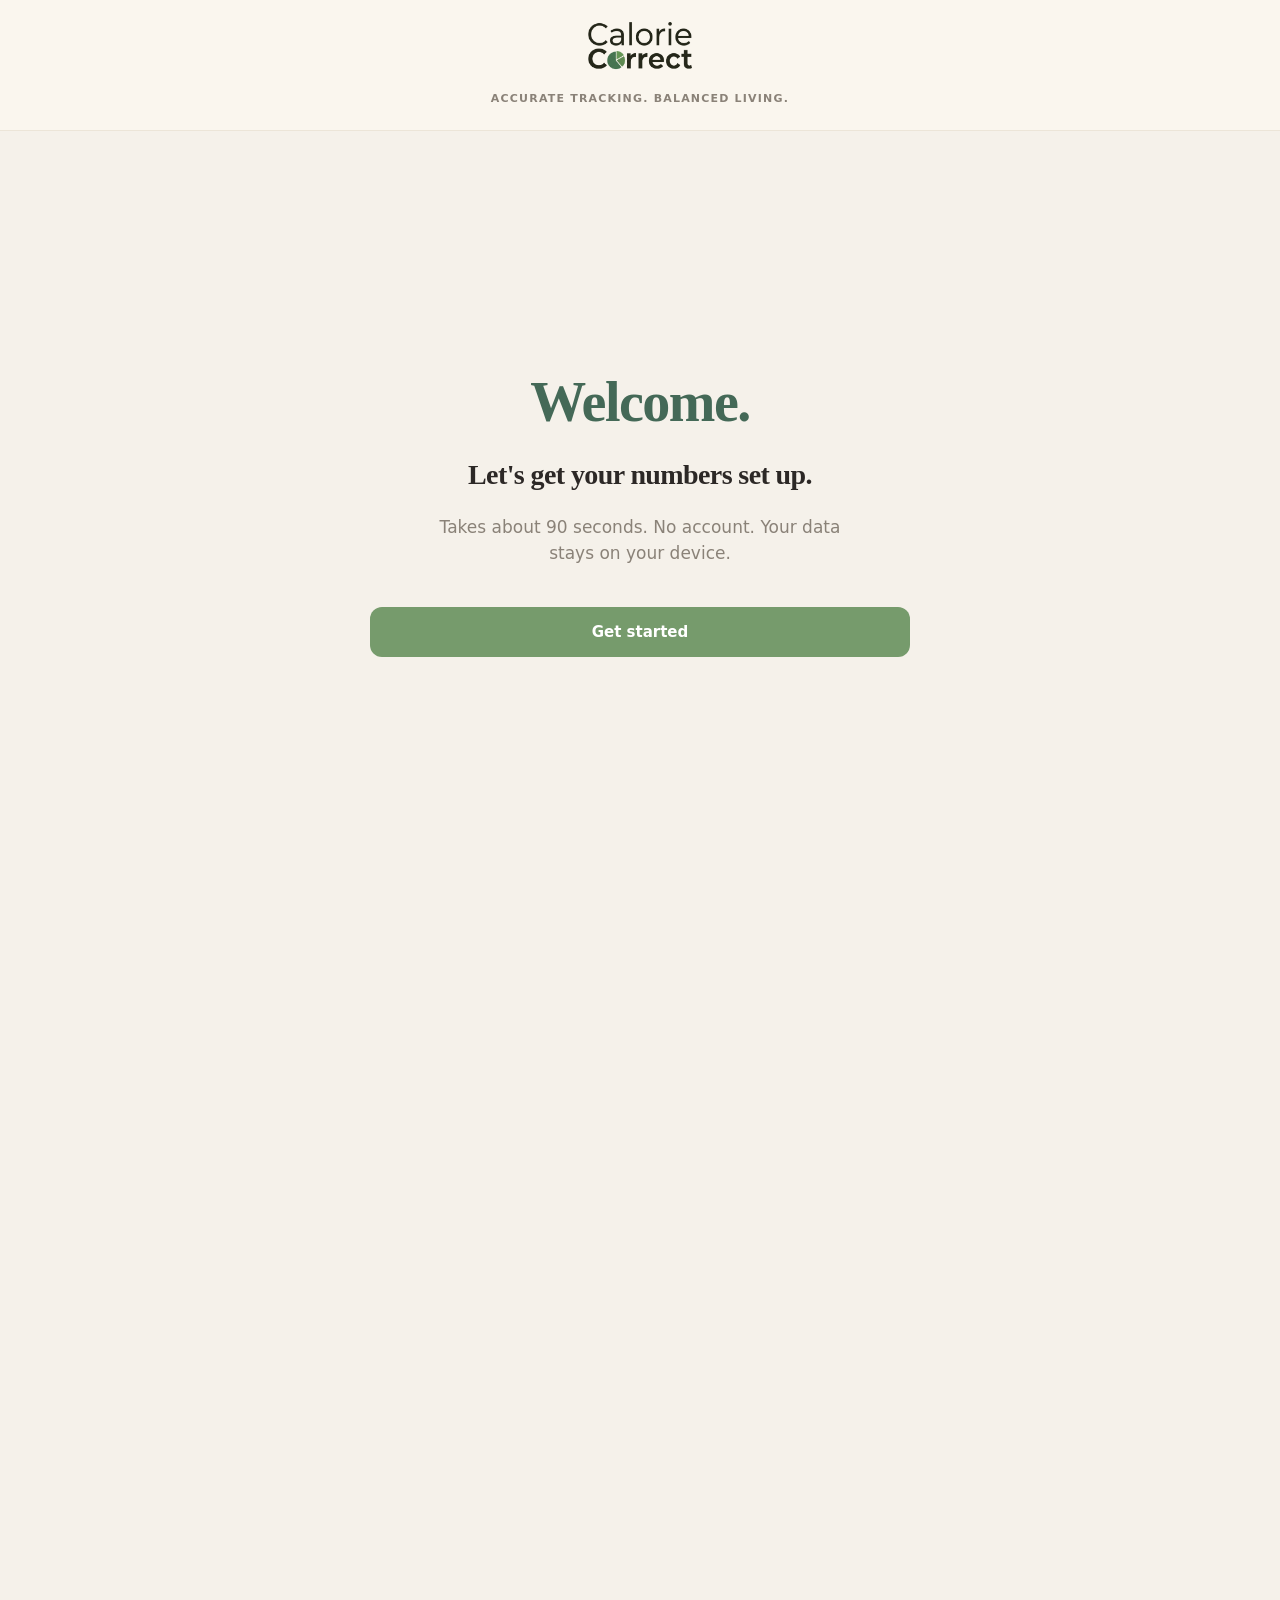
==== commit 8eb00f0e: "rename: Coach -> Cal across UI, prompt, and privacy policy" ====
--- a/app/index.html
+++ b/app/index.html
@@ -10,7 +10,7 @@
 <meta name="apple-mobile-web-app-status-bar-style" content="default">
 <meta name="apple-mobile-web-app-title" content="Calorie Correct">
 <link rel="icon" type="image/png" href="favicon.png">
-<link rel="apple-touch-icon" href="cc-logo.png">
+<link rel="apple-touch-icon" href="mobile-icon.png">
 <link rel="manifest" href="manifest.json">
 <link rel="stylesheet" href="styles.css">
 <script src="chart.umd.min.js"></script>
@@ -62,6 +62,11 @@
     </div>
   </aside>
 
+  <!-- Floating Coach button (mobile only, when chat is collapsed) -->
+  <button class="chat-fab" id="chat-fab" aria-label="Open Cal chat">
+    <svg viewBox="0 0 24 24" width="22" height="22" fill="none" stroke="currentColor" stroke-width="2" stroke-linecap="round" stroke-linejoin="round"><path d="M21 15a2 2 0 0 1-2 2H7l-4 4V5a2 2 0 0 1 2-2h14a2 2 0 0 1 2 2z"/></svg>
+  </button>
+
 </div>
 
 <!-- Mobile nav drawer — opened by hamburger button (mobile only) -->
@@ -73,13 +78,9 @@
         <svg viewBox="0 0 24 24" width="20" height="20" fill="none" stroke="currentColor" stroke-width="2" stroke-linecap="round"><line x1="6" y1="6" x2="18" y2="18"/><line x1="6" y1="18" x2="18" y2="6"/></svg>
       </button>
     </div>
-    <button class="m-tab" data-mobile-tab="coach">
-      <svg viewBox="0 0 24 24" width="22" height="22" fill="none" stroke="currentColor" stroke-width="1.8" stroke-linecap="round" stroke-linejoin="round"><path d="M21 15a2 2 0 0 1-2 2H7l-4 4V5a2 2 0 0 1 2-2h14a2 2 0 0 1 2 2z"/></svg>
-      <span>Coach</span>
-    </button>
     <button class="m-tab" data-mobile-tab="diary">
       <svg viewBox="0 0 24 24" width="22" height="22" fill="none" stroke="currentColor" stroke-width="1.8" stroke-linecap="round" stroke-linejoin="round"><path d="M3 12l2-2m0 0l7-7 7 7M5 10v10a1 1 0 001 1h3m10-11l2 2m-2-2v10a1 1 0 01-1 1h-3m-6 0a1 1 0 001-1v-4a1 1 0 011-1h2a1 1 0 011 1v4a1 1 0 001 1m-6 0h6"/></svg>
-      <span>Diary</span>
+      <span>Log</span>
     </button>
     <button class="m-tab" data-mobile-tab="results">
       <svg viewBox="0 0 24 24" width="22" height="22" fill="none" stroke="currentColor" stroke-width="1.8" stroke-linecap="round" stroke-linejoin="round"><polyline points="3 17 9 11 13 15 21 7"/><polyline points="14 7 21 7 21 14"/></svg>
--- a/app/styles.css
+++ b/app/styles.css
@@ -1524,6 +1524,34 @@
 .chat-history::-webkit-scrollbar-track { background: transparent; }
 .chat-history::-webkit-scrollbar-thumb { background: var(--border); border-radius: 3px; }
 .chat-history::-webkit-scrollbar-thumb:hover { background: var(--border-soft); }
+
+/* Toggle that collapses/expands earlier turns. Lives at the top of the
+ * chat-history scroll area. Default state is collapsed, so most of the
+ * time only the most recent Coach turn is visible. */
+.chat-history-toggle {
+  display: inline-flex;
+  align-items: center;
+  gap: 4px;
+  background: transparent;
+  border: 1px solid var(--border, #ECE5D8);
+  color: var(--muted, #8A8278);
+  font-size: 11.5px;
+  font-weight: 500;
+  padding: 4px 10px;
+  border-radius: 999px;
+  cursor: pointer;
+  margin: 0 0 8px;
+  transition: border-color 0.15s ease, color 0.15s ease, background 0.15s ease;
+}
+.chat-history-toggle:hover {
+  border-color: var(--primary, #769B6C);
+  color: var(--primary-dark, #446957);
+  background: var(--primary-soft, #EAF0EC);
+}
+.chat-history-toggle svg {
+  flex: 0 0 auto;
+  opacity: 0.8;
+}
 .chat-turn {
   display: flex;
   flex-direction: column;
@@ -4000,6 +4028,8 @@
    =========================================================== */
 .hamburger-btn { display: none; }
 .mobile-drawer-backdrop { display: none; }
+.chat-fab { display: none; }
+.chat-collapse-btn { display: none; }
 
 /* Tablet and below — collapse to single column with bottom tab nav.
    Sidebar becomes a thin top strip with profile + weigh-in.
@@ -4053,13 +4083,11 @@
     overflow-y: visible;
   }
 
-  /* Mobile tab visibility — hide all tab content blocks except the active one */
-  body.mtab-coach   [data-mobile-tab="results"],
-  body.mtab-coach   [data-mobile-tab="diary"]   { display: none; }
-  body.mtab-diary   [data-mobile-tab="coach"],
-  body.mtab-diary   [data-mobile-tab="results"] { display: none; }
-  body.mtab-results [data-mobile-tab="coach"],
-  body.mtab-results [data-mobile-tab="diary"]   { display: none; }
+  /* Mobile tab visibility — hide content blocks not in the active tab.
+     The Coach chat strip is INTENTIONALLY visible on every tab (it's pinned
+     at the bottom of the viewport via a separate rule below). */
+  body.mtab-diary   #view-container > [data-mobile-tab="results"]    { display: none; }
+  body.mtab-results #right-panel-content > [data-mobile-tab="diary"] { display: none; }
 
   /* Hamburger button — leftmost element in the mobile sidebar strip */
   .hamburger-btn {
@@ -4176,60 +4204,112 @@
     background: var(--primary-soft);
   }
 
-  /* === Coach tab — pin chat input at bottom (above tab bar) ===
-     The chat-strip takes the full available content height; chat-history
-     scrolls inside it; input sticks at the bottom. Standard messaging UX. */
-  body.mtab-coach .layout {
-    height: 100dvh;
-    height: 100vh;
-  }
-  body.mtab-coach .main {
-    flex: 1;
-    min-height: 0;
+  /* === Coach chat panel — pinned at bottom of viewport when expanded.
+     When collapsed (default), the panel is hidden and a floating Coach
+     button (FAB) appears in the bottom-right corner. Tap to expand. === */
+  body.chat-expanded #view-container > [data-mobile-tab="coach"] {
+    position: fixed;
+    bottom: 0;
+    left: 0;
+    right: 0;
+    background: var(--card);
+    border-top: 0.5px solid var(--border);
+    z-index: 40;
+    padding: 30px 12px calc(8px + env(safe-area-inset-bottom, 0px));
+    box-shadow: 0 -4px 14px rgba(60, 50, 40, 0.08);
+    max-height: 60vh;
     display: flex;
     flex-direction: column;
-    padding: 12px 14px 0;
-    overflow: hidden;
+    animation: chat-slide-up 0.22s ease;
   }
-  body.mtab-coach [data-mobile-tab="coach"] {
-    flex: 1;
-    min-height: 0;
+  body:not(.chat-expanded) #view-container > [data-mobile-tab="coach"] {
+    display: none;
+  }
+  @keyframes chat-slide-up {
+    from { transform: translateY(100%); }
+    to { transform: translateY(0); }
+  }
+
+  body.chat-expanded #view-container > [data-mobile-tab="coach"] .chat-strip,
+  body.chat-expanded #view-container > [data-mobile-tab="coach"] .chat-strip-big {
+    margin-bottom: 0;
     display: flex;
     flex-direction: column;
-    overflow: hidden;
+    min-height: 0;
+    position: relative;
   }
-  body.mtab-coach .chat-strip,
-  body.mtab-coach .chat-strip-big {
-    flex: 1;
-    min-height: 0;
-    display: flex;
-    flex-direction: column;
+  body.chat-expanded #view-container > [data-mobile-tab="coach"] .chat-history {
+    max-height: 38vh;
+    margin-bottom: 10px;
+  }
+  body.chat-expanded #view-container > [data-mobile-tab="coach"] .chat-input-card,
+  body.chat-expanded #view-container > [data-mobile-tab="coach"] .chat-strip-big .chat-input-card {
     margin-bottom: 0;
+    padding: 12px 14px;
   }
-  body.mtab-coach .chat-history {
-    flex: 1;
-    min-height: 0;
-    max-height: none !important;
-    margin-bottom: 12px;
+  /* Hide the example-prompts hint and recent-foods chips on mobile to save space */
+  #view-container > [data-mobile-tab="coach"] .chat-hint,
+  #view-container > [data-mobile-tab="coach"] .home-chips { display: none; }
+
+  /* Close button — floating × in the top-right of the expanded chat panel */
+  body.chat-expanded .chat-collapse-btn {
+    display: inline-flex;
+    align-items: center;
+    justify-content: center;
+    position: absolute;
+    top: -22px;
+    right: 8px;
+    width: 32px;
+    height: 32px;
+    border-radius: 50%;
+    background: var(--card);
+    border: 0.5px solid var(--border);
+    color: var(--muted);
+    cursor: pointer;
+    z-index: 2;
+    box-shadow: 0 1px 3px rgba(60, 50, 40, 0.08);
   }
-  body.mtab-coach .chat-input-card,
-  body.mtab-coach .chat-strip-big .chat-input-card {
-    flex-shrink: 0;
-    margin-bottom: calc(12px + env(safe-area-inset-bottom, 0px));
+  body.chat-expanded .chat-collapse-btn:hover { color: var(--text); }
+
+  /* Floating Coach button (FAB) — visible when chat is collapsed */
+  body:not(.chat-expanded) .chat-fab {
+    display: inline-flex;
+    align-items: center;
+    justify-content: center;
+    position: fixed;
+    bottom: calc(20px + env(safe-area-inset-bottom, 0px));
+    right: 20px;
+    z-index: 50;
+    width: 56px;
+    height: 56px;
+    border-radius: 50%;
+    background: var(--primary-dark);
+    color: white;
+    border: none;
+    cursor: pointer;
+    box-shadow: 0 6px 18px rgba(74, 99, 84, 0.30);
+    transition: transform 0.15s ease, box-shadow 0.15s ease;
   }
-  /* Hide the example-prompts hint on mobile to save vertical space */
-  body.mtab-coach .chat-hint { display: none; }
-  /* Hide the recent-foods chips on mobile too — they're a nice-to-have */
-  body.mtab-coach .home-chips { display: none; }
-
-  /* === Results / Diary tabs — normal scroll, breathing room at bottom === */
-  body.mtab-results .main,
-  body.mtab-diary .main {
-    padding-bottom: calc(20px + env(safe-area-inset-bottom, 0px));
+  body:not(.chat-expanded) .chat-fab:hover { transform: scale(1.05); }
+  body:not(.chat-expanded) .chat-fab:active { transform: scale(0.95); }
+
+  /* Tab content — scrolls naturally above the chat strip / FAB.
+     Padding-bottom adapts: more when chat expanded (clear panel),
+     less when collapsed (clear FAB only).
+     On Diary tab, .main and #view-container use display:contents to drop out
+     of the grid (the chat strip is position:fixed so it keeps rendering). */
+  body.mtab-diary .main { display: contents; }
+  body.mtab-diary #view-container { display: contents; }
+  body.mtab-results .right-panel { display: none; }
+
+  body.chat-expanded.mtab-diary .right-panel,
+  body.chat-expanded.mtab-results .main {
+    padding-bottom: calc(60vh + 20px + env(safe-area-inset-bottom, 0px));
   }
-  body.mtab-results .right-panel { display: none; }
-  body.mtab-diary .main { display: none; }
-  body.mtab-diary .right-panel { padding-bottom: calc(20px + env(safe-area-inset-bottom, 0px)); }
+  body:not(.chat-expanded).mtab-diary .right-panel,
+  body:not(.chat-expanded).mtab-results .main {
+    padding-bottom: calc(96px + env(safe-area-inset-bottom, 0px));
+  }
 
   /* Adjustments for content sizing on small screens */
   .view-title { font-size: 28px; letter-spacing: -0.7px; }
@@ -4257,3 +4337,504 @@
   .log-shell { padding: 20px 18px; }
   .log-textarea { font-size: 16px; padding: 16px 18px; }
 }
+
+/* =====================================================================
+ * Recipes — chat strip row + manager modal + edit modal
+ * ===================================================================== */
+
+/* Recipes row inside the chat input card. Sits just above "Quick:". */
+.recipes-row {
+  margin-top: 4px;
+}
+.recipe-chip {
+  display: inline-flex;
+  align-items: center;
+  gap: 6px;
+  padding: 4px 10px;
+  border-radius: 999px;
+  border: 1px solid var(--primary-light, #9DBA82);
+  background: var(--primary-soft, #EAF0EC);
+  color: var(--primary-dark, #446957);
+  font-size: 12.5px;
+  font-weight: 500;
+  cursor: pointer;
+  transition: background 0.15s ease, transform 0.1s ease;
+}
+.recipe-chip:hover { background: #d8e4d9; }
+.recipe-chip:active { transform: scale(0.97); }
+.recipe-chip-name { max-width: 140px; overflow: hidden; text-overflow: ellipsis; white-space: nowrap; }
+.recipe-chip-cal {
+  font-size: 11px;
+  color: var(--primary-dark, #446957);
+  background: #fff;
+  padding: 1px 6px;
+  border-radius: 999px;
+  font-weight: 600;
+}
+.recipes-manage-btn {
+  display: inline-flex;
+  align-items: center;
+  justify-content: center;
+  width: 26px;
+  height: 26px;
+  padding: 0;
+  border-radius: 50%;
+  border: 1px dashed var(--muted, #8A8278);
+  background: transparent;
+  color: var(--muted, #8A8278);
+  cursor: pointer;
+  transition: border-color 0.15s ease, color 0.15s ease;
+}
+.recipes-manage-btn:hover { border-color: var(--primary-dark, #446957); color: var(--primary-dark, #446957); }
+.recipes-empty-cta {
+  font-size: 12.5px;
+  color: var(--muted, #8A8278);
+  background: transparent;
+  border: 1px dashed var(--muted, #8A8278);
+  border-radius: 999px;
+  padding: 4px 12px;
+  cursor: pointer;
+  transition: color 0.15s ease, border-color 0.15s ease;
+}
+.recipes-empty-cta:hover { color: var(--primary-dark, #446957); border-color: var(--primary-dark, #446957); }
+
+/* Recipes manager modal — list of all recipes with log/edit per row. */
+.recipes-list {
+  display: flex;
+  flex-direction: column;
+  gap: 8px;
+  max-height: 60vh;
+  overflow-y: auto;
+  margin: 8px 0 12px;
+  padding-right: 4px;
+}
+.recipes-empty {
+  padding: 24px 16px;
+  text-align: center;
+  font-size: 14px;
+  color: var(--muted, #8A8278);
+  background: var(--primary-soft, #EAF0EC);
+  border-radius: 12px;
+  line-height: 1.5;
+}
+.recipe-row {
+  display: flex;
+  gap: 12px;
+  align-items: center;
+  padding: 12px 14px;
+  background: #fff;
+  border: 1px solid var(--border, #ECE5D8);
+  border-radius: 12px;
+}
+.recipe-row-main { flex: 1 1 auto; min-width: 0; }
+.recipe-row-head {
+  display: flex;
+  justify-content: space-between;
+  align-items: baseline;
+  gap: 8px;
+  margin-bottom: 2px;
+}
+.recipe-row-name {
+  font-size: 15px;
+  font-weight: 600;
+  color: var(--text, #1c2a23);
+}
+.recipe-row-cal {
+  font-size: 14px;
+  font-weight: 600;
+  color: var(--primary-dark, #446957);
+}
+.recipe-row-cal .cal-unit { font-size: 11px; color: var(--muted, #8A8278); font-weight: 400; }
+.recipe-row-ingredients {
+  font-size: 12.5px;
+  color: var(--text-soft, #4A4540);
+  overflow: hidden;
+  text-overflow: ellipsis;
+  white-space: nowrap;
+  margin-bottom: 2px;
+}
+.recipe-row-macros {
+  font-size: 11px;
+  color: var(--muted, #8A8278);
+  text-transform: uppercase;
+  letter-spacing: 0.4px;
+}
+.recipe-row-actions {
+  display: flex;
+  flex-direction: column;
+  gap: 6px;
+  flex: 0 0 auto;
+}
+
+/* Recipe edit modal — name + ingredient grid */
+.recipe-edit-section { margin-bottom: 16px; }
+.recipe-edit-section-head {
+  display: flex;
+  justify-content: space-between;
+  align-items: center;
+  margin-bottom: 8px;
+}
+.recipe-edit-label {
+  display: block;
+  font-size: 12px;
+  font-weight: 600;
+  color: var(--primary-dark, #446957);
+  text-transform: uppercase;
+  letter-spacing: 0.6px;
+  margin-bottom: 6px;
+}
+.recipe-edit-total {
+  font-size: 13px;
+  font-weight: 600;
+  color: var(--primary-dark, #446957);
+}
+.recipe-edit-input {
+  width: 100%;
+  border: 1px solid var(--border, #ECE5D8);
+  border-radius: 8px;
+  padding: 8px 10px;
+  font-family: inherit;
+  font-size: 14px;
+  color: var(--text, #1c2a23);
+  background: #fff;
+  transition: border-color 0.15s ease, box-shadow 0.15s ease;
+}
+.recipe-edit-input:focus {
+  outline: none;
+  border-color: var(--primary, #769B6C);
+  box-shadow: 0 0 0 3px rgba(118, 155, 108, 0.15);
+}
+.recipe-edit-fullname { font-size: 16px; padding: 10px 12px; }
+.recipe-edit-row {
+  background: #fff;
+  border: 1px solid var(--border, #ECE5D8);
+  border-radius: 10px;
+  padding: 10px 12px;
+  margin-bottom: 8px;
+}
+.recipe-edit-row-head {
+  display: flex;
+  align-items: center;
+  gap: 8px;
+  margin-bottom: 6px;
+}
+.recipe-edit-name { font-weight: 500; }
+.recipe-edit-remove {
+  flex: 0 0 auto;
+  width: 26px;
+  height: 26px;
+  border: none;
+  background: transparent;
+  color: var(--muted, #8A8278);
+  font-size: 18px;
+  line-height: 1;
+  border-radius: 6px;
+  cursor: pointer;
+}
+.recipe-edit-remove:hover { background: rgba(0,0,0,0.05); color: #b54b3a; }
+.recipe-edit-row-grid {
+  display: grid;
+  grid-template-columns: 2fr 1fr 1fr 1fr 1fr 1fr;
+  gap: 6px;
+}
+.recipe-edit-cell label {
+  display: block;
+  font-size: 10px;
+  text-transform: uppercase;
+  letter-spacing: 0.4px;
+  color: var(--muted, #8A8278);
+  margin-bottom: 2px;
+}
+.recipe-edit-cell .recipe-edit-input { font-size: 13px; padding: 6px 8px; }
+.recipe-edit-add {
+  margin-top: 4px;
+  width: 100%;
+}
+.recipe-edit-delete {
+  background: #fcf0ed !important;
+  color: #b54b3a !important;
+  border-color: #f4d4cd !important;
+}
+.recipe-edit-delete:hover { background: #f8e0d9 !important; }
+
+@media (max-width: 600px) {
+  .recipe-edit-row-grid { grid-template-columns: 2fr 1fr 1fr 1fr; }
+  .recipe-edit-cell:nth-child(5),
+  .recipe-edit-cell:nth-child(6) { grid-column: span 2; }
+  .recipe-row { flex-direction: column; align-items: stretch; }
+  .recipe-row-actions { flex-direction: row; }
+}
+
+/* CSV import modal — file picker, parse preview, mode selector */
+.csv-import-info {
+  background: var(--primary-soft, #EAF0EC);
+  border-radius: 12px;
+  padding: 14px 16px;
+  margin: 12px 0 14px;
+  font-size: 13px;
+  color: var(--text-soft, #4A4540);
+  line-height: 1.5;
+}
+.csv-import-info-title {
+  font-size: 12px;
+  font-weight: 600;
+  color: var(--primary-dark, #446957);
+  text-transform: uppercase;
+  letter-spacing: 0.6px;
+  margin-bottom: 6px;
+}
+.csv-import-info-cols {
+  font-size: 14px;
+  color: var(--text, #1c2a23);
+  margin-bottom: 6px;
+}
+.csv-import-info-cols code {
+  background: #fff;
+  padding: 2px 6px;
+  border-radius: 4px;
+  font-size: 12px;
+  font-family: ui-monospace, SFMono-Regular, Menlo, monospace;
+  color: var(--primary-dark, #446957);
+}
+.csv-import-info-meta { font-size: 12px; color: var(--muted, #8A8278); margin-bottom: 10px; }
+.csv-import-info-meta code {
+  background: #fff;
+  padding: 1px 5px;
+  border-radius: 3px;
+  font-size: 11px;
+  font-family: ui-monospace, SFMono-Regular, Menlo, monospace;
+}
+.csv-template-link {
+  background: transparent;
+  color: var(--primary-dark, #446957);
+  border: none;
+  padding: 0;
+  font-size: 13px;
+  font-weight: 600;
+  text-decoration: underline;
+  cursor: pointer;
+}
+.csv-template-link:hover { color: var(--primary, #769B6C); }
+.csv-preview {
+  display: none;
+  margin: 14px 0 0;
+  padding: 14px 16px;
+  background: #fff;
+  border: 1px solid var(--border, #ECE5D8);
+  border-radius: 12px;
+}
+.csv-preview-stats { font-size: 14px; color: var(--text, #1c2a23); }
+.csv-preview-stats strong { color: var(--primary-dark, #446957); }
+.csv-preview-meta { font-size: 12px; color: var(--muted, #8A8278); margin-top: 4px; }
+.csv-preview-error {
+  font-size: 14px;
+  color: #b54b3a;
+  background: #fcf0ed;
+  padding: 10px 12px;
+  border-radius: 8px;
+}
+.csv-import-mode {
+  display: flex;
+  flex-direction: column;
+  gap: 8px;
+  margin: 14px 0 4px;
+}
+.csv-mode-option {
+  display: flex;
+  align-items: flex-start;
+  gap: 10px;
+  padding: 12px 14px;
+  border: 1px solid var(--border, #ECE5D8);
+  border-radius: 10px;
+  cursor: pointer;
+  transition: border-color 0.15s ease, background 0.15s ease;
+}
+.csv-mode-option:hover { border-color: var(--primary-light, #9DBA82); background: var(--primary-soft, #EAF0EC); }
+.csv-mode-option input[type="radio"] {
+  margin-top: 2px;
+  accent-color: var(--primary-dark, #446957);
+  flex: 0 0 auto;
+}
+.csv-mode-title { font-size: 14px; font-weight: 600; color: var(--text, #1c2a23); margin-bottom: 2px; }
+.csv-mode-detail { font-size: 12px; color: var(--muted, #8A8278); line-height: 1.4; }
+
+/* Feedback modal — textarea + meta-toggle row */
+.feedback-textarea {
+  width: 100%;
+  min-height: 140px;
+  border: 1px solid var(--line, #e5e7eb);
+  border-radius: 12px;
+  padding: 14px 16px;
+  font-family: inherit;
+  font-size: 15px;
+  line-height: 1.5;
+  color: var(--text, #1c2a23);
+  background: #fff;
+  resize: vertical;
+  margin: 8px 0 12px;
+  transition: border-color 0.15s ease, box-shadow 0.15s ease;
+}
+.feedback-textarea:focus {
+  outline: none;
+  border-color: var(--primary, #769B6C);
+  box-shadow: 0 0 0 3px rgba(118, 155, 108, 0.15);
+}
+.feedback-meta-toggle {
+  display: flex;
+  align-items: center;
+  gap: 8px;
+  font-size: 13px;
+  color: var(--text-soft, #4A4540);
+  margin-bottom: 4px;
+  cursor: pointer;
+}
+.feedback-meta-toggle input { accent-color: var(--primary-dark, #446957); }
+
+/* Settings → About: small inline link row for Privacy / Terms / Feedback */
+.settings-about-links {
+  font-size: 13px;
+  color: var(--muted, #8A8278);
+  display: flex;
+  flex-wrap: wrap;
+  align-items: center;
+  gap: 4px 0;
+  padding: 4px 0;
+}
+.settings-about-links a {
+  color: var(--primary-dark, #446957);
+  text-decoration: none;
+  padding: 2px 8px;
+  border-radius: 4px;
+  transition: background 0.15s ease;
+}
+.settings-about-links a:first-child { padding-left: 0; }
+.settings-about-links a:hover {
+  text-decoration: underline;
+  background: var(--primary-soft, #EAF0EC);
+}
+.settings-about-sep {
+  color: var(--muted, #8A8278);
+  user-select: none;
+  margin: 0 2px;
+}
+
+/* =====================================================================
+ * Install banner — PWA install prompt (mobile only)
+ *
+ * Slides up from the bottom after the user has logged a few meals,
+ * suggesting they install Calorie Correct to their home screen. On
+ * Android Chrome, the CTA button triggers the native install dialog;
+ * on iOS Safari, it shows manual instructions. Banner is dismissible
+ * and stays dismissed for 30 days.
+ * ===================================================================== */
+.install-banner {
+  position: fixed;
+  left: 12px;
+  right: 12px;
+  bottom: calc(16px + env(safe-area-inset-bottom, 0px));
+  z-index: 950; /* above chat FAB but below modals */
+  display: flex;
+  align-items: center;
+  gap: 12px;
+  padding: 12px 14px;
+  background: #fff;
+  border: 1px solid var(--line, #e5e7eb);
+  border-radius: 16px;
+  box-shadow: 0 12px 32px rgba(15, 30, 22, 0.18), 0 2px 6px rgba(15, 30, 22, 0.08);
+  transform: translateY(140%);
+  opacity: 0;
+  transition: transform 0.32s cubic-bezier(0.2, 0.8, 0.2, 1), opacity 0.32s ease;
+  pointer-events: none;
+}
+.install-banner.show {
+  transform: translateY(0);
+  opacity: 1;
+  pointer-events: auto;
+}
+.install-banner-icon {
+  flex: 0 0 auto;
+  width: 44px;
+  height: 44px;
+  border-radius: 10px;
+  background: var(--primary-light, #9DBA82);
+  display: flex;
+  align-items: center;
+  justify-content: center;
+  overflow: hidden;
+}
+.install-banner-icon img {
+  width: 40px;
+  height: 40px;
+  display: block;
+}
+.install-banner-text {
+  flex: 1 1 auto;
+  min-width: 0;
+}
+.install-banner-title {
+  font-size: 15px;
+  font-weight: 600;
+  color: var(--text, #1c2a23);
+  line-height: 1.2;
+  margin-bottom: 2px;
+}
+.install-banner-sub {
+  font-size: 13px;
+  color: var(--text-muted, #5b6b62);
+  line-height: 1.35;
+}
+.install-banner-sub strong {
+  color: var(--text, #1c2a23);
+  font-weight: 600;
+}
+.install-banner-cta {
+  flex: 0 0 auto;
+  background: var(--primary-dark, #446957);
+  color: #fff;
+  border: none;
+  border-radius: 10px;
+  padding: 10px 16px;
+  font-size: 14px;
+  font-weight: 600;
+  cursor: pointer;
+  transition: background 0.15s ease, transform 0.1s ease;
+}
+.install-banner-cta:hover { background: var(--primary, #769B6C); }
+.install-banner-cta:active { transform: scale(0.96); }
+.install-banner-dismiss {
+  flex: 0 0 auto;
+  background: transparent;
+  border: none;
+  color: var(--text-muted, #5b6b62);
+  font-size: 22px;
+  line-height: 1;
+  width: 32px;
+  height: 32px;
+  border-radius: 8px;
+  cursor: pointer;
+  display: flex;
+  align-items: center;
+  justify-content: center;
+  padding: 0;
+  transition: background 0.15s ease;
+}
+.install-banner-dismiss:hover { background: rgba(0, 0, 0, 0.05); }
+
+/* Hide on desktop entirely — install prompt only relevant on mobile */
+@media (min-width: 901px) {
+  .install-banner { display: none !important; }
+}
+
+/* When chat is expanded on mobile, push the install banner above the chat panel */
+body.chat-expanded .install-banner {
+  bottom: calc(70vh + 16px + env(safe-area-inset-bottom, 0px));
+}
+
+@media (max-width: 380px) {
+  .install-banner { padding: 10px 12px; gap: 10px; }
+  .install-banner-icon { width: 38px; height: 38px; }
+  .install-banner-icon img { width: 34px; height: 34px; }
+  .install-banner-title { font-size: 14px; }
+  .install-banner-sub { font-size: 12px; }
+  .install-banner-cta { padding: 8px 12px; font-size: 13px; }
+}
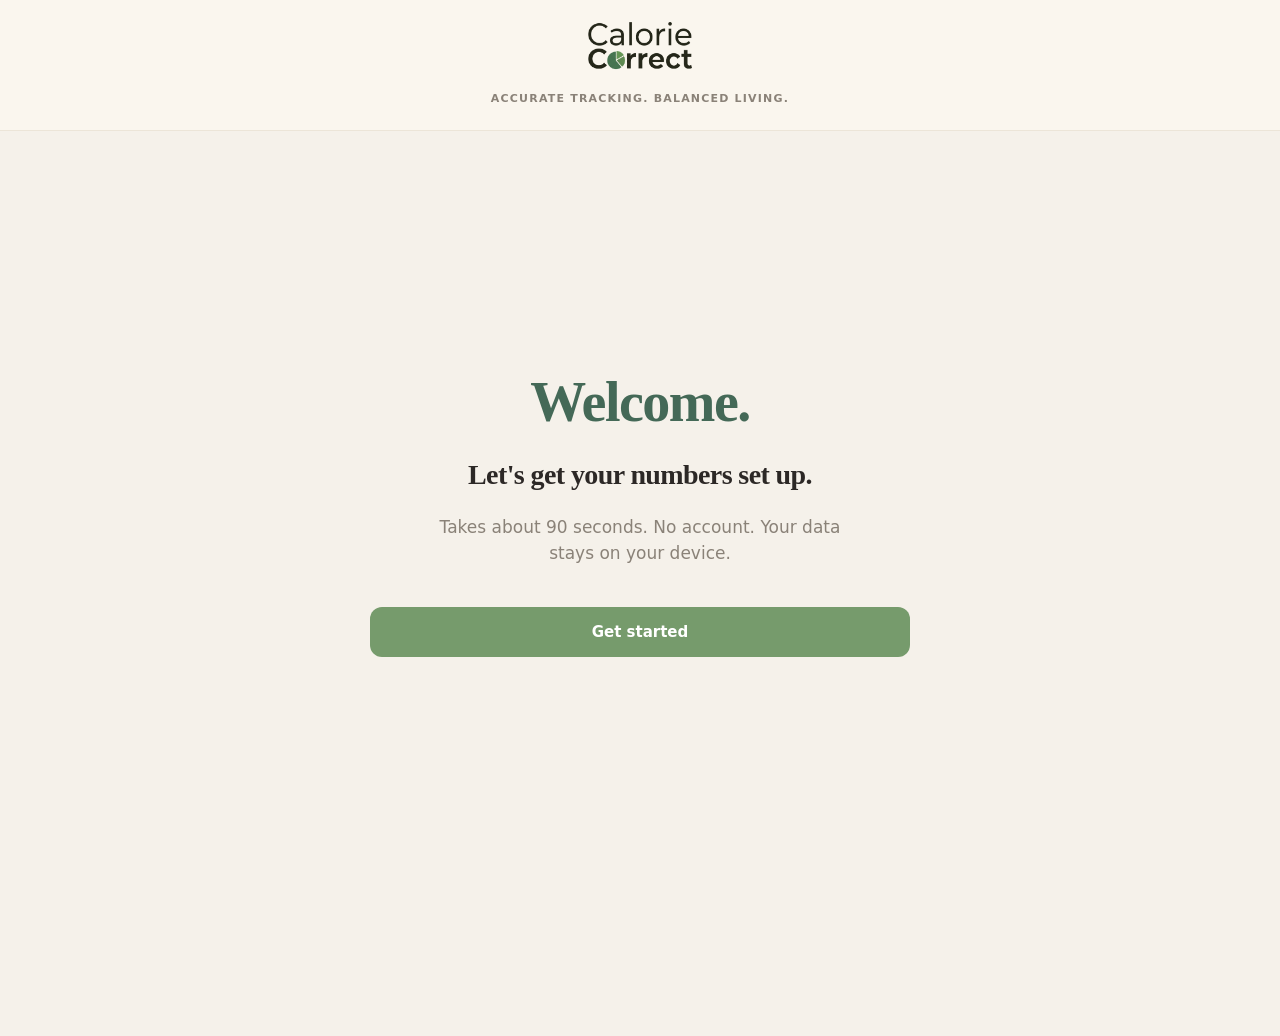
==== commit e1598e13: "results: sidebar menu switches widget below chat (no re-render)" ====
--- a/app/index.html
+++ b/app/index.html
@@ -46,6 +46,9 @@
       <span class="weighin-icon">+</span>
       <span>Weigh in</span>
     </button>
+
+    <!-- Results menu — populated by renderApp(); switches the active widget below the chat -->
+    <nav class="results-menu" id="results-menu"></nav>
   </aside>
 
   <!-- ================ Center — Coach chat + Results ================ -->
--- a/app/styles.css
+++ b/app/styles.css
@@ -4339,6 +4339,67 @@
 }
 
 /* =====================================================================
+ * Results menu — sidebar list of result tabs (Progress / Accuracy / Trend)
+ * Click swaps which widget is visible inside .results-tabs-container below.
+ * Pure CSS toggle, no full re-render — see applyResultsTab() in app.js.
+ * ===================================================================== */
+.results-menu {
+  display: flex;
+  flex-direction: column;
+  gap: 2px;
+  margin-top: 18px;
+  padding-top: 14px;
+  border-top: 1px solid var(--border-soft, #F4EEE3);
+}
+.results-menu-eyebrow {
+  font-size: 10.5px;
+  font-weight: 600;
+  color: var(--muted, #8A8278);
+  text-transform: uppercase;
+  letter-spacing: 1.2px;
+  padding: 0 12px 8px;
+}
+.results-menu-btn {
+  display: block;
+  text-align: left;
+  width: 100%;
+  font-family: inherit;
+  font-size: 14px;
+  font-weight: 500;
+  color: var(--text-soft, #4A4540);
+  background: transparent;
+  border: none;
+  border-left: 2px solid transparent;
+  padding: 9px 14px 9px 12px;
+  border-radius: 0 8px 8px 0;
+  cursor: pointer;
+  transition: background 0.12s ease, color 0.12s ease, border-color 0.12s ease;
+}
+.results-menu-btn:hover {
+  background: var(--primary-soft, #EAF0EC);
+  color: var(--primary-dark, #446957);
+}
+.results-menu-btn.active {
+  background: var(--primary-soft, #EAF0EC);
+  color: var(--primary-dark, #446957);
+  border-left-color: var(--primary-dark, #446957);
+  font-weight: 600;
+}
+
+/* Results tabs container — hides all widgets except the one matching the
+ * current tab class. tab-progress shows [data-results-widget="progress"], etc. */
+.results-tabs-container [data-results-widget] { display: none; }
+.results-tabs-container.tab-progress [data-results-widget="progress"] { display: block; }
+.results-tabs-container.tab-accuracy [data-results-widget="accuracy"] { display: block; }
+.results-tabs-container.tab-trend    [data-results-widget="trend"]    { display: block; }
+
+/* Mobile — sidebar collapses to hamburger drawer; no special handling needed
+ * for the results menu inside it (it inherits the drawer's vertical layout). */
+@media (max-width: 900px) {
+  .results-menu { margin-top: 12px; padding-top: 10px; }
+}
+
+/* =====================================================================
  * Recipes — chat strip row + manager modal + edit modal
  * ===================================================================== */
 
